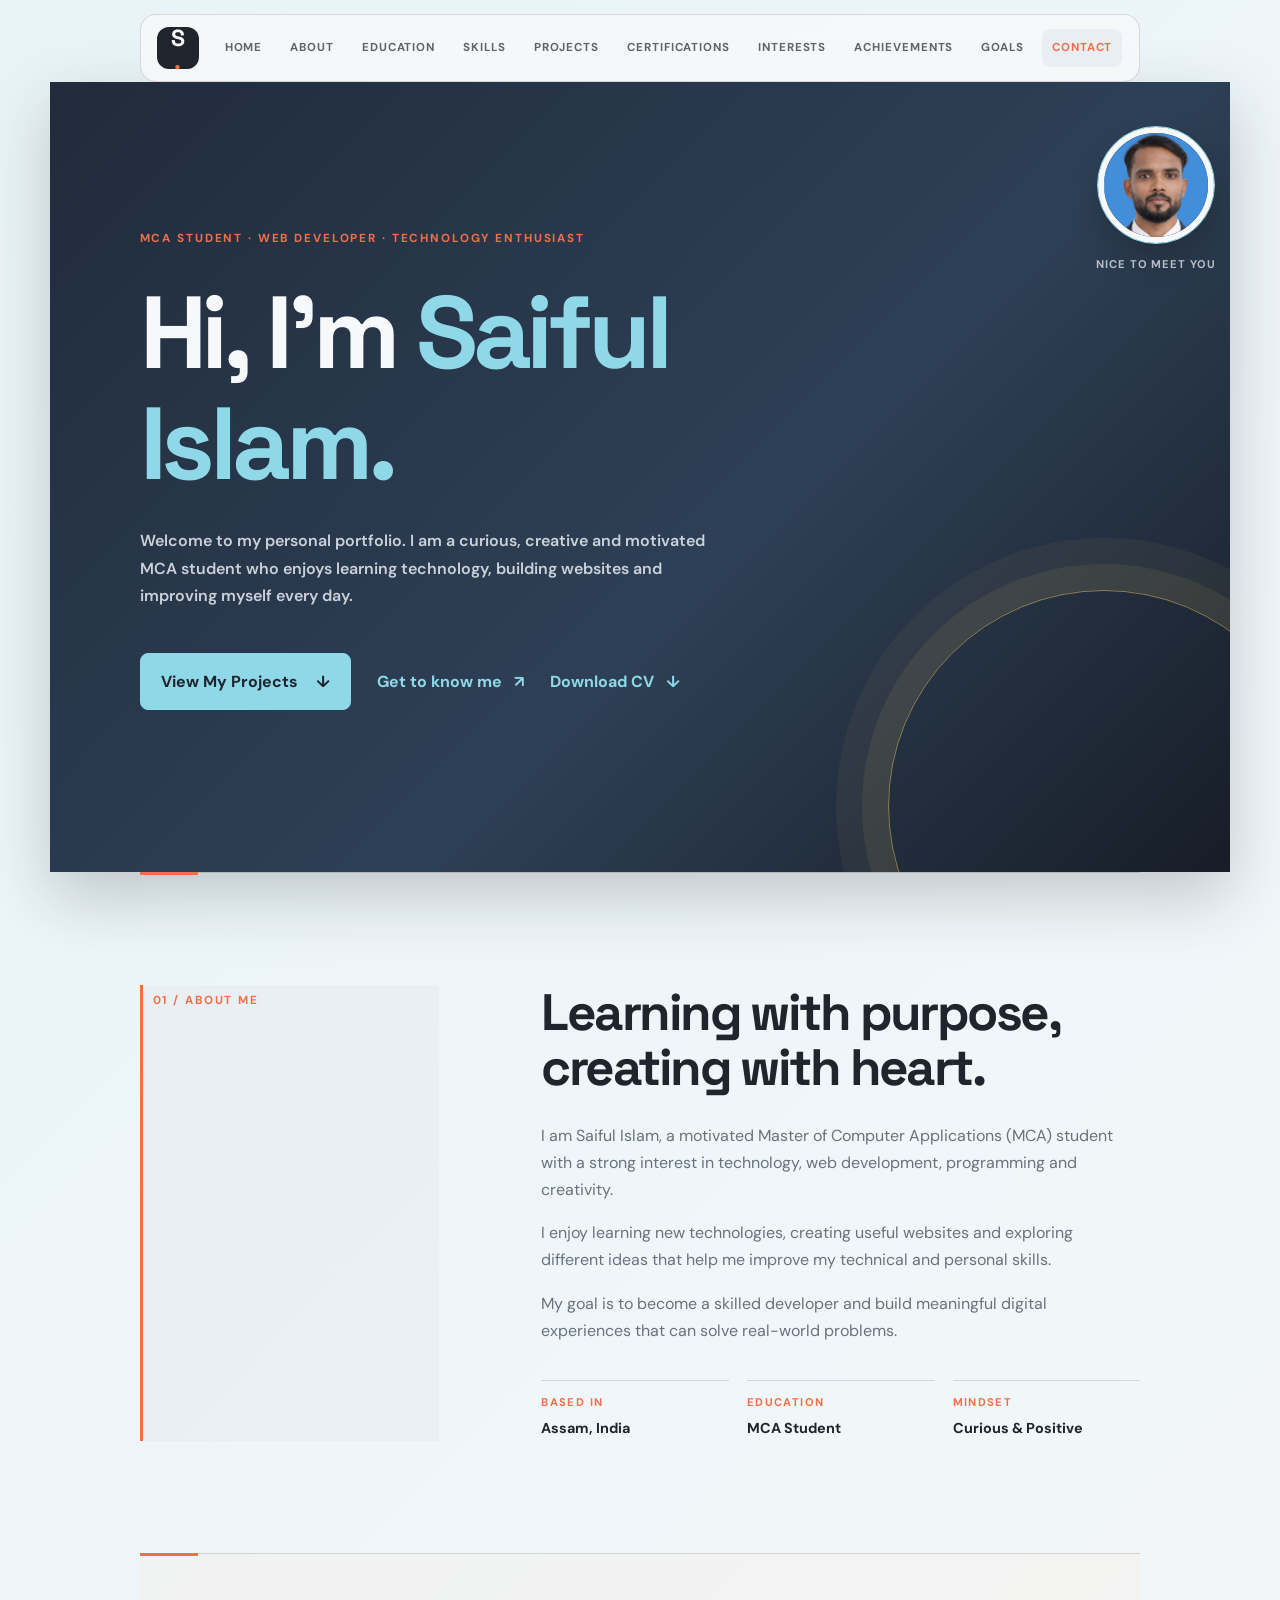
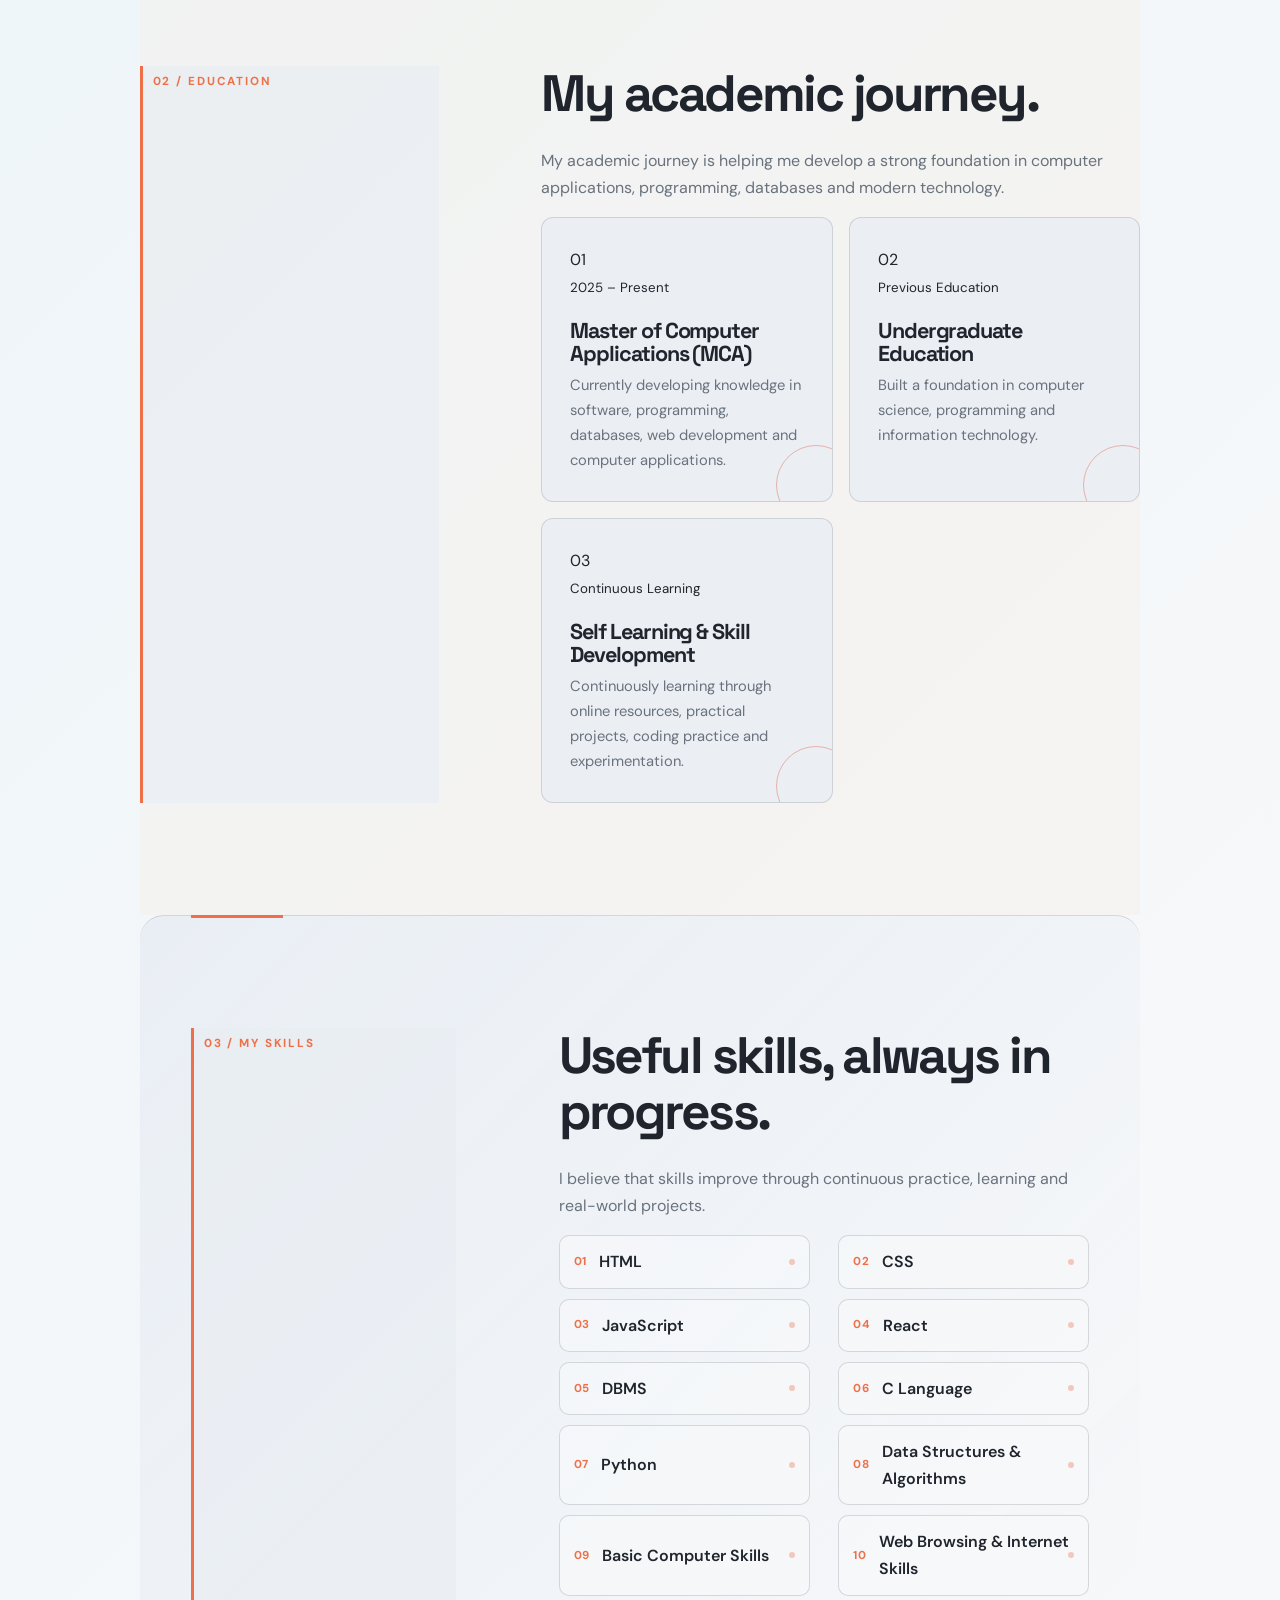
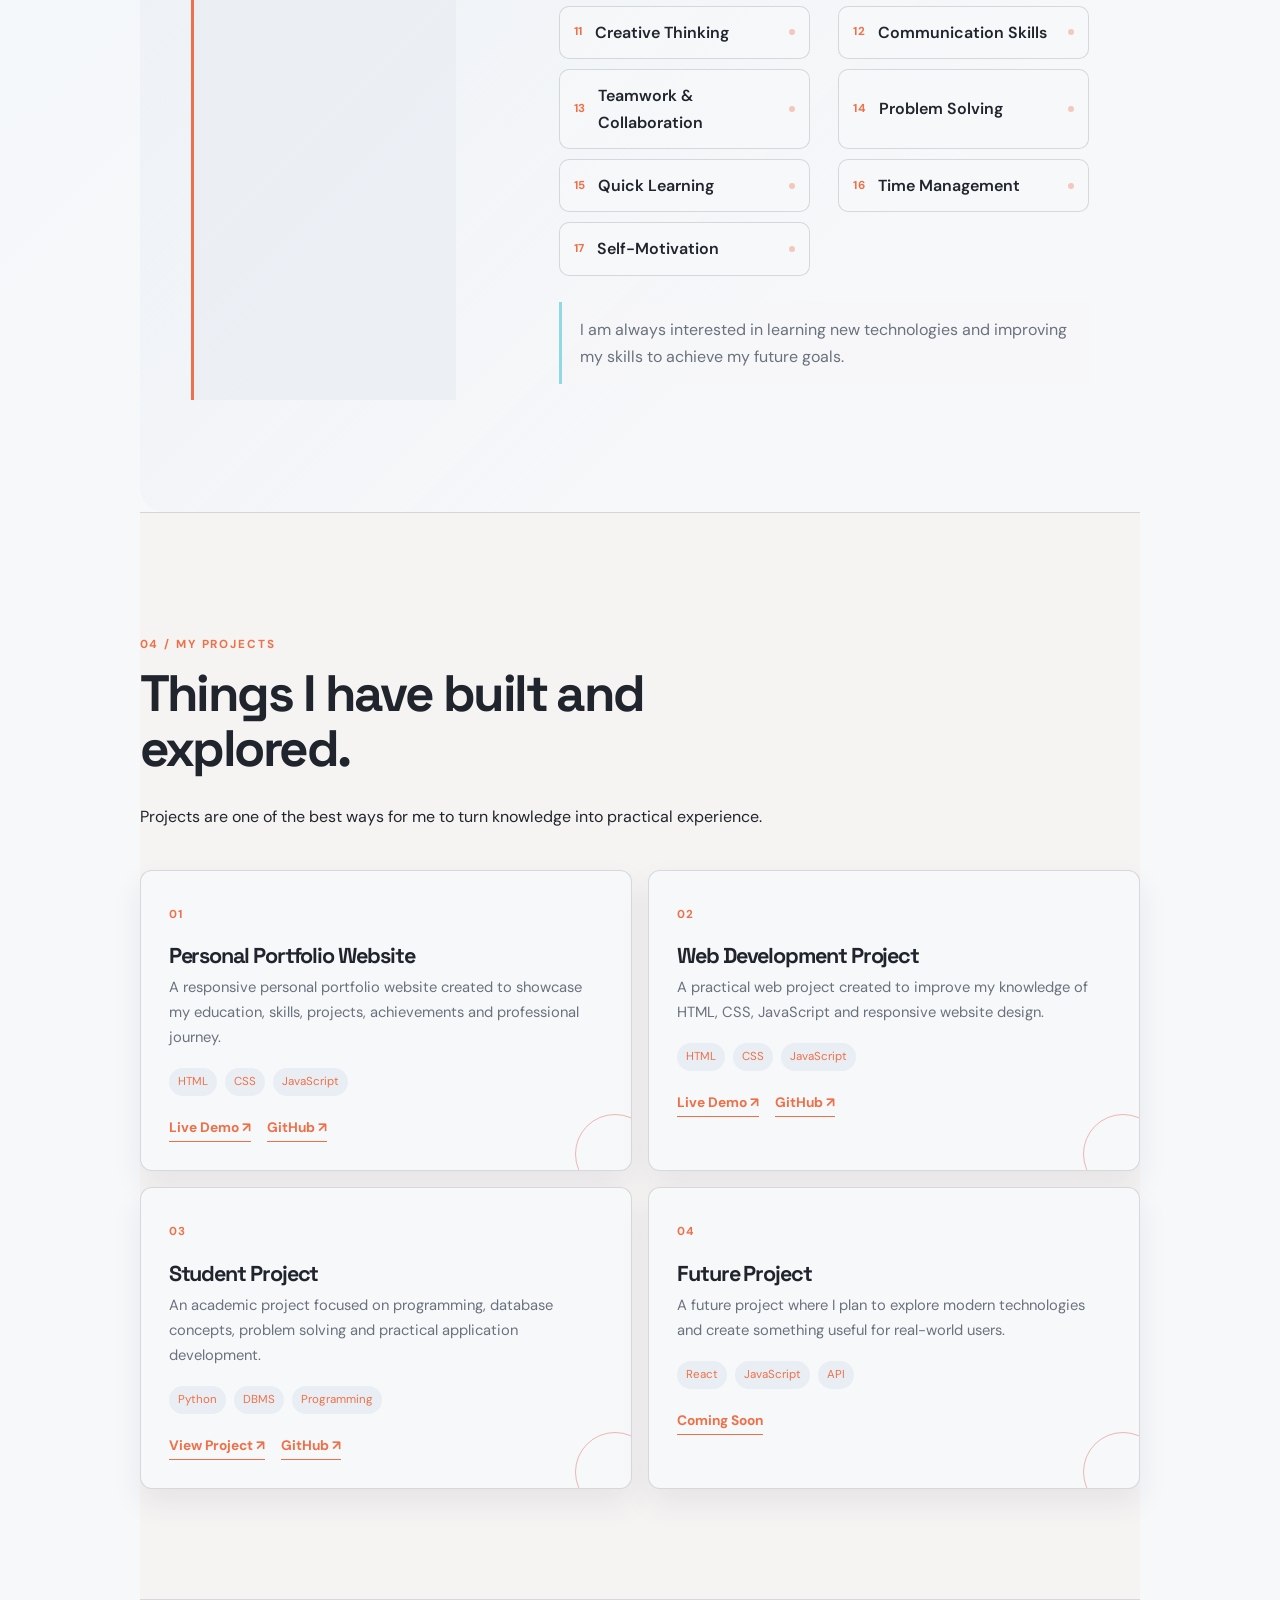
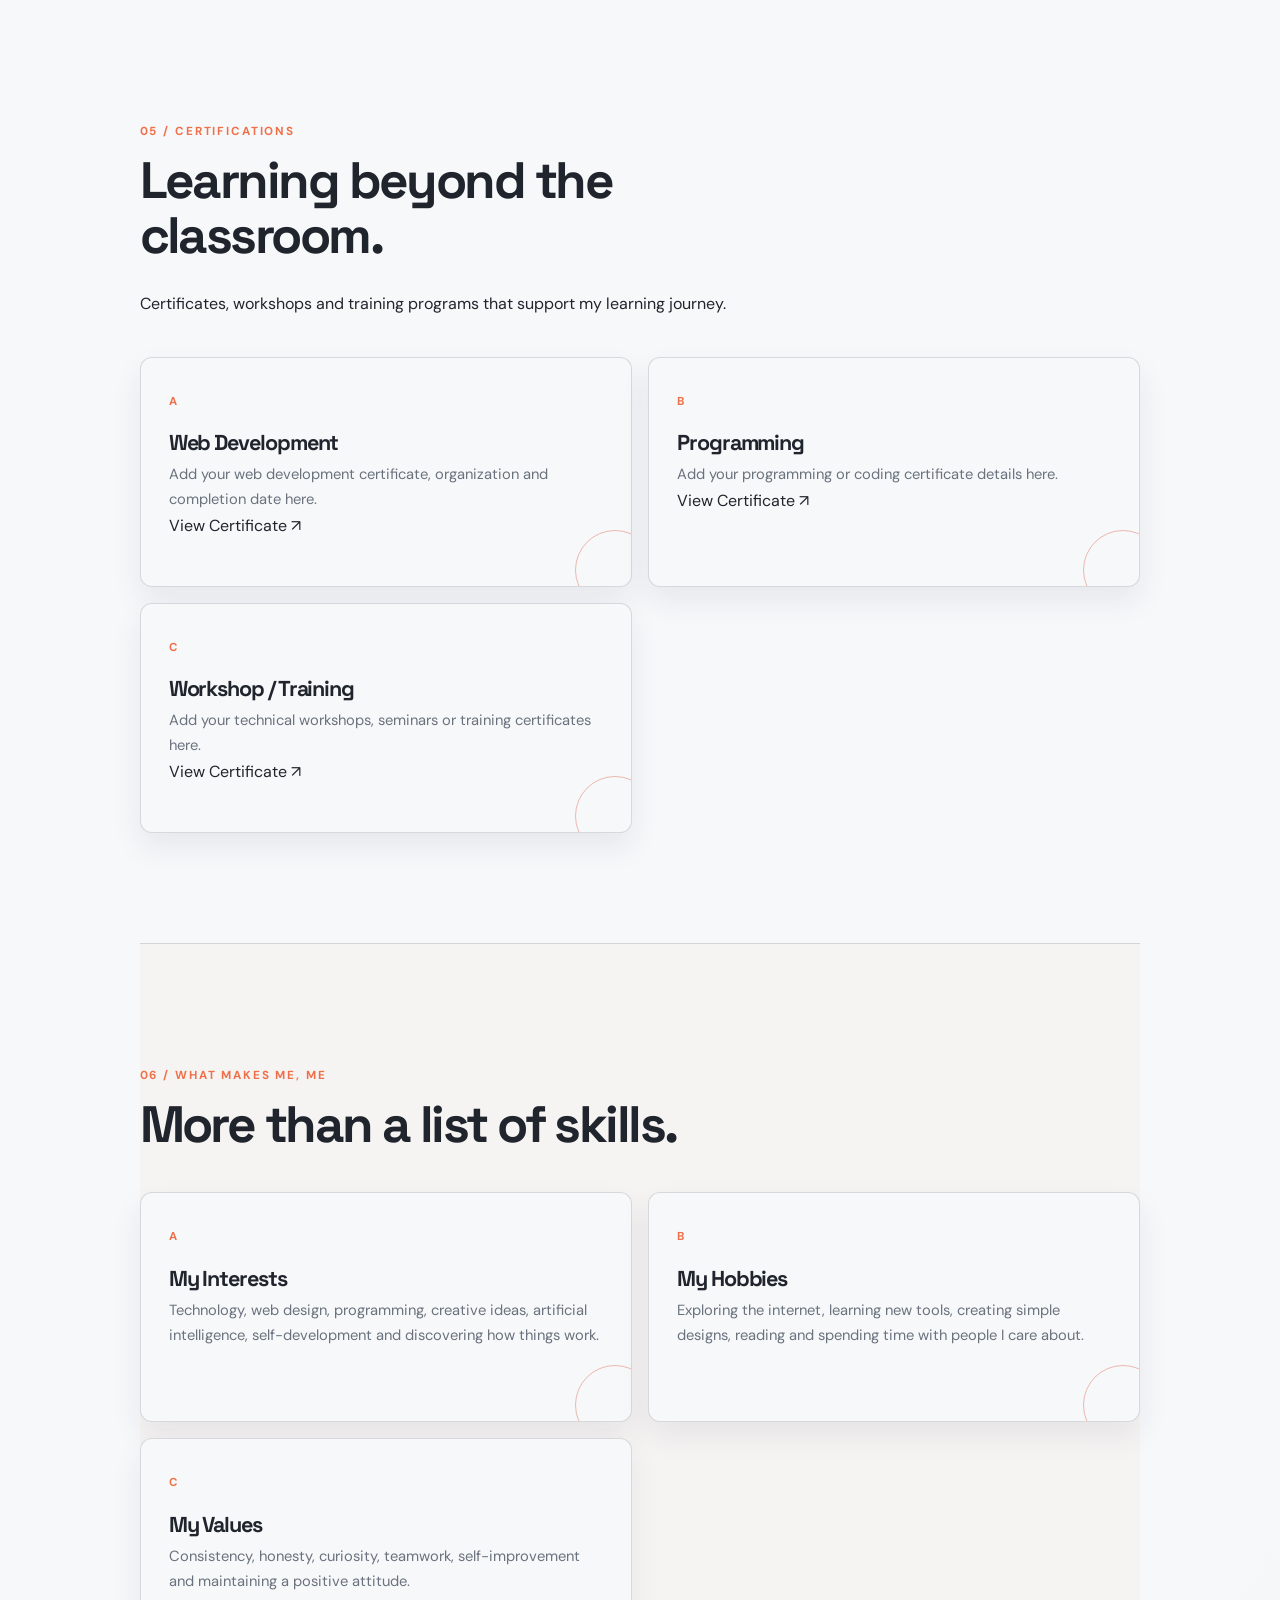
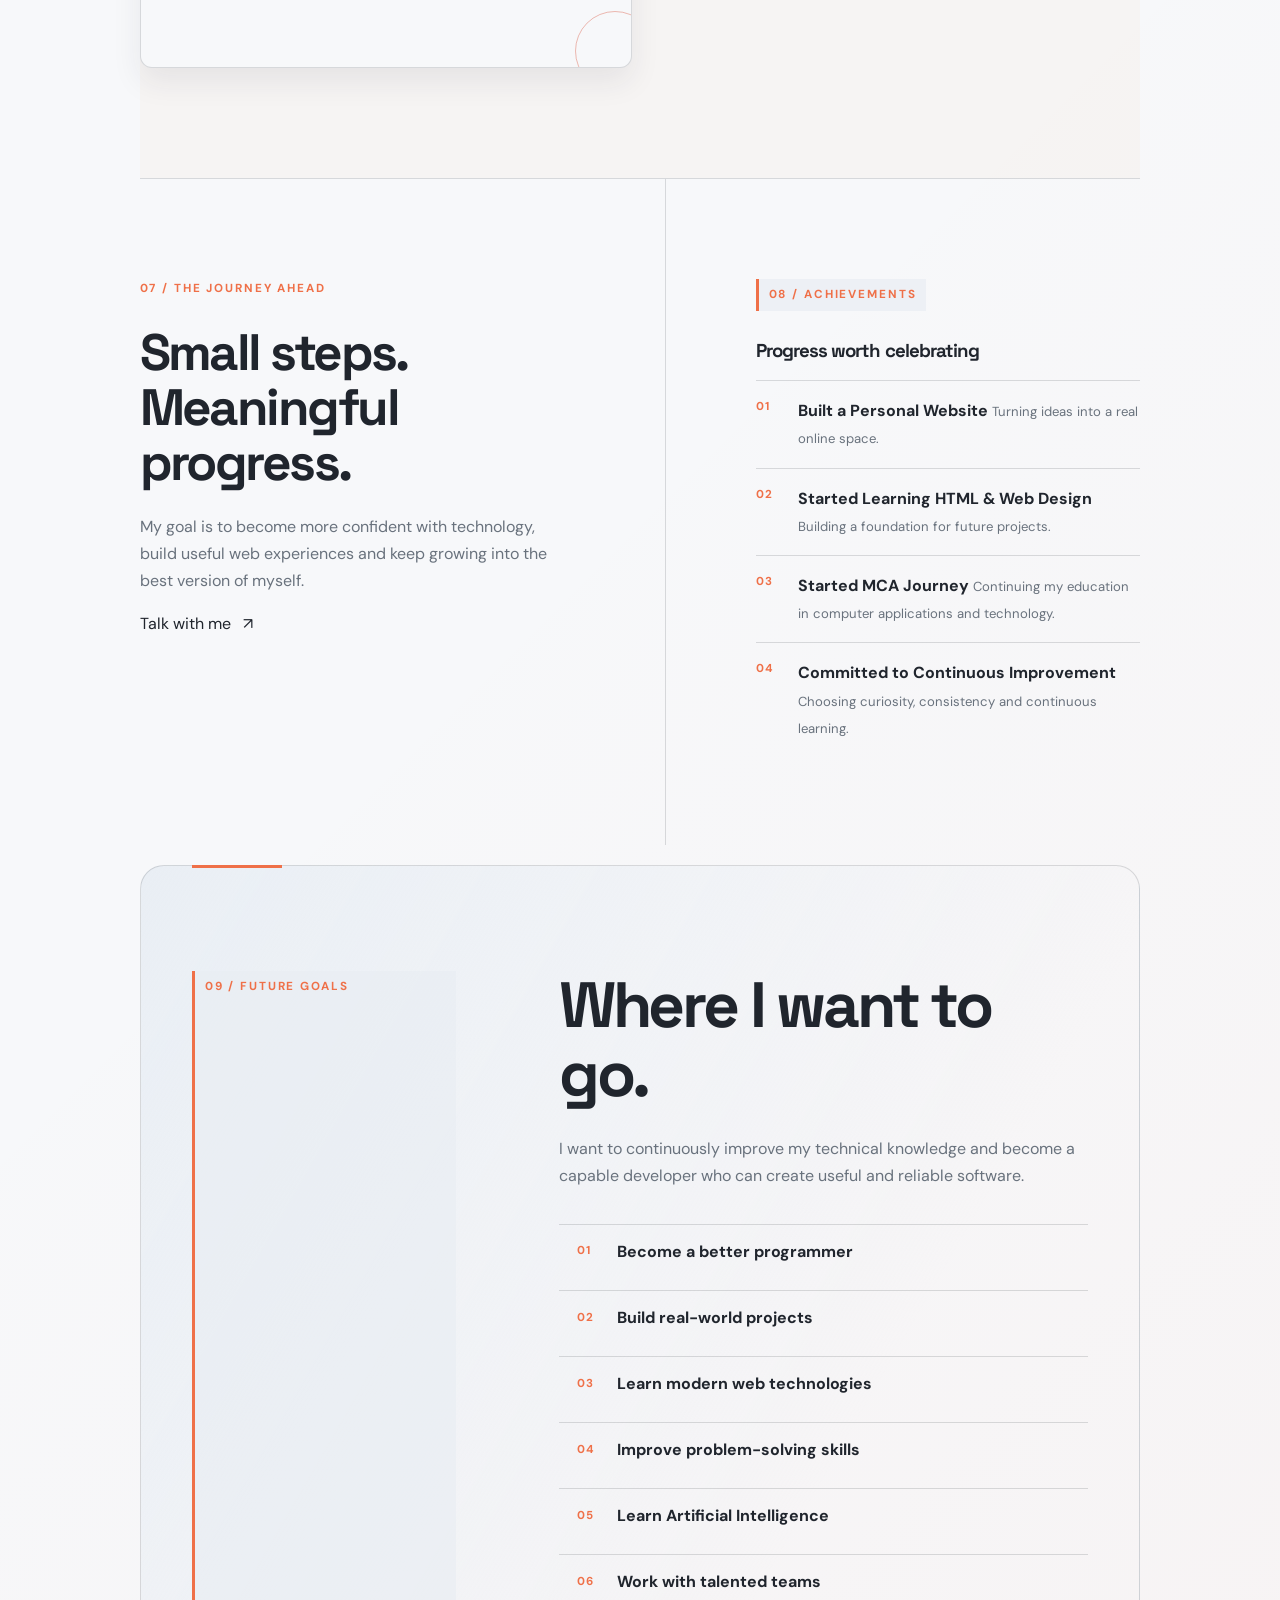
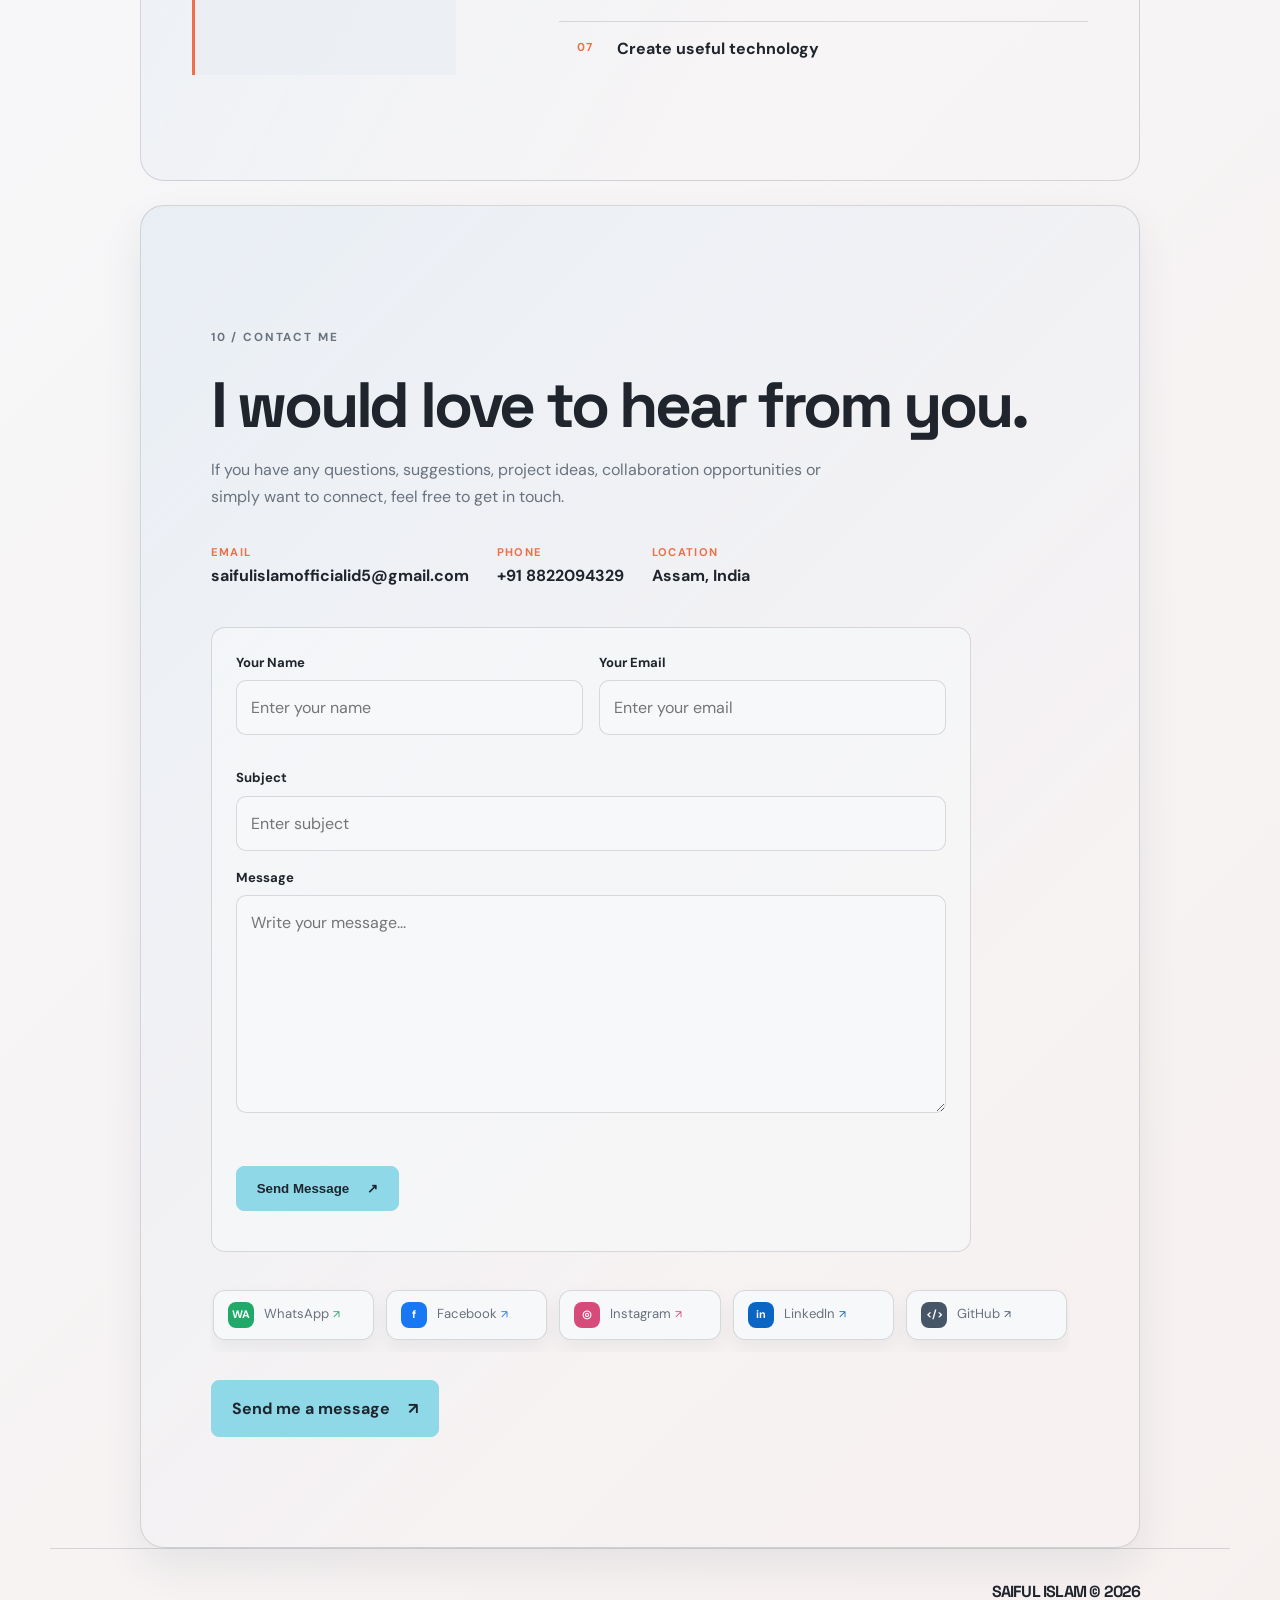
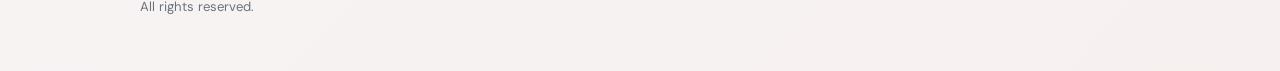
==== HTML/index.html @ 05d196fa "My Profile" ====
<!DOCTYPE html>
<html lang="en">

<head>
    <meta charset="UTF-8">
    <meta name="viewport" content="width=device-width, initial-scale=1.0">

    <meta name="description"
        content="Saiful Islam - MCA Student, Web Developer and Technology Enthusiast">

    <meta name="author" content="Saiful Islam">

    <title>Saiful Islam | Personal Portfolio</title>

    <!-- Google Fonts -->
    <link rel="preconnect" href="https://fonts.googleapis.com">
    <link rel="preconnect" href="https://fonts.gstatic.com" crossorigin>

    <link
        href="https://fonts.googleapis.com/css2?family=DM+Sans:wght@400;500;600;700&family=Space+Grotesk:wght@500;600;700&display=swap"
        rel="stylesheet">

    <!-- Your CSS -->
    <link rel="stylesheet" href="../CSS/index.css">
</head>


<body>

    <!-- =====================================================
         HEADER
    ====================================================== -->

    <header id="home">

        <nav class="site-nav" aria-label="Main navigation">

            <a class="brand" href="#home" aria-label="Saiful Islam Home">
                S<span>.</span>
            </a>


            <div class="nav-actions">

                <a href="#home">Home</a>

                <a href="#about">About</a>

                <a href="#education">Education</a>

                <a href="#skills">Skills</a>

                <a href="#projects">Projects</a>

                <a href="#certificates">Certifications</a>

                <a href="#interests">Interests</a>

                <a href="#achievements">Achievements</a>

                <a href="#goals">Goals</a>

                <a href="#contact">Contact</a>

                <button
                    class="theme-toggle"
                    type="button"
                    aria-label="Switch to dark mode"
                    aria-pressed="false">

                    <span aria-hidden="true">☼</span>

                </button>

            </div>

        </nav>


        <!-- =================================================
             HERO
        ================================================== -->

        <div class="hero">

            <figure class="profile-photo">

                <img
                    src="../Picture/SAIFUL%20ISLAM.jpeg"
                    alt="Portrait of Saiful Islam">

                <figcaption>
                    Nice to meet you
                </figcaption>

            </figure>


            <p class="eyebrow">
                MCA Student · Web Developer · Technology Enthusiast
            </p>


            <h1>
                Hi, I'm <em>Saiful Islam.</em>
            </h1>


            <p class="hero-copy">
                Welcome to my personal portfolio. I am a curious,
                creative and motivated MCA student who enjoys learning
                technology, building websites and improving myself every day.
            </p>


            <div class="hero-actions">

                <a
                    class="primary-button"
                    href="#projects">

                    View My Projects
                    <span aria-hidden="true">↓</span>

                </a>


                <a
                    class="secondary-link"
                    href="#about">

                    Get to know me
                    <span aria-hidden="true">↗</span>

                </a>


                <a
                    class="secondary-link"
                    href="resume.pdf"
                    download>

                    Download CV
                    <span aria-hidden="true">↓</span>

                </a>

            </div>

        </div>

    </header>


    <main>


        <!-- =================================================
             ABOUT
        ================================================== -->

        <section
            class="content-section intro-section reveal"
            id="about">

            <div class="section-label">
                01 / About me
            </div>


            <div>

                <h2>
                    Learning with purpose, creating with heart.
                </h2>


                <p>
                    I am Saiful Islam, a motivated Master of Computer
                    Applications (MCA) student with a strong interest in
                    technology, web development, programming and creativity.
                </p>


                <p>
                    I enjoy learning new technologies, creating useful
                    websites and exploring different ideas that help me
                    improve my technical and personal skills.
                </p>


                <p>
                    My goal is to become a skilled developer and build
                    meaningful digital experiences that can solve real-world
                    problems.
                </p>


                <div
                    class="quick-facts"
                    aria-label="Personal details">

                    <div>
                        <span>Based in</span>
                        <strong>Assam, India</strong>
                    </div>


                    <div>
                        <span>Education</span>
                        <strong>MCA Student</strong>
                    </div>


                    <div>
                        <span>Mindset</span>
                        <strong>Curious & Positive</strong>
                    </div>

                </div>

            </div>

        </section>


        <!-- =================================================
             EDUCATION
        ================================================== -->

        <section
            class="content-section reveal"
            id="education">

            <div class="section-label">
                02 / Education
            </div>


            <div>

                <h2>
                    My academic journey.
                </h2>


                <p class="section-intro">
                    My academic journey is helping me develop a strong
                    foundation in computer applications, programming,
                    databases and modern technology.
                </p>


                <div class="education-list">


                    <article class="education-card">

                        <span>
                            01
                        </span>

                        <div>

                            <small>
                                2025 – Present
                            </small>

                            <h3>
                                Master of Computer Applications (MCA)
                            </h3>

                            <p>
                                Currently developing knowledge in software,
                                programming, databases, web development and
                                computer applications.
                            </p>

                        </div>

                    </article>


                    <article class="education-card">

                        <span>
                            02
                        </span>

                        <div>

                            <small>
                                Previous Education
                            </small>

                            <h3>
                                Undergraduate Education
                            </h3>

                            <p>
                                Built a foundation in computer science,
                                programming and information technology.
                            </p>

                        </div>

                    </article>


                    <article class="education-card">

                        <span>
                            03
                        </span>

                        <div>

                            <small>
                                Continuous Learning
                            </small>

                            <h3>
                                Self Learning & Skill Development
                            </h3>

                            <p>
                                Continuously learning through online resources,
                                practical projects, coding practice and
                                experimentation.
                            </p>

                        </div>

                    </article>


                </div>

            </div>

        </section>


        <!-- =================================================
             SKILLS
        ================================================== -->

        <section
            class="profile-grid content-section reveal"
            id="skills">

            <div class="section-label">
                03 / My skills
            </div>


            <div>

                <h2>
                    Useful skills, always in progress.
                </h2>


                <p class="section-intro">
                    I believe that skills improve through continuous
                    practice, learning and real-world projects.
                </p>


                <ul class="skill-list">


                    <li>
                        <span>01</span>
                        HTML
                    </li>


                    <li>
                        <span>02</span>
                        CSS
                    </li>


                    <li>
                        <span>03</span>
                        JavaScript
                    </li>


                    <li>
                        <span>04</span>
                        React
                    </li>


                    <li>
                        <span>05</span>
                        DBMS
                    </li>


                    <li>
                        <span>06</span>
                        C Language
                    </li>


                    <li>
                        <span>07</span>
                        Python
                    </li>


                    <li>
                        <span>08</span>
                        Data Structures & Algorithms
                    </li>


                    <li>
                        <span>09</span>
                        Basic Computer Skills
                    </li>


                    <li>
                        <span>10</span>
                        Web Browsing & Internet Skills
                    </li>


                    <li>
                        <span>11</span>
                        Creative Thinking
                    </li>


                    <li>
                        <span>12</span>
                        Communication Skills
                    </li>


                    <li>
                        <span>13</span>
                        Teamwork & Collaboration
                    </li>


                    <li>
                        <span>14</span>
                        Problem Solving
                    </li>


                    <li>
                        <span>15</span>
                        Quick Learning
                    </li>


                    <li>
                        <span>16</span>
                        Time Management
                    </li>


                    <li>
                        <span>17</span>
                        Self-Motivation
                    </li>


                </ul>


                <p class="section-note">
                    I am always interested in learning new technologies
                    and improving my skills to achieve my future goals.
                </p>

            </div>

        </section>


        <!-- =================================================
             PROJECTS
        ================================================== -->

        <section
            class="cards-section reveal"
            id="projects">

            <div class="section-heading">

                <p class="eyebrow">
                    04 / My projects
                </p>

                <h2>
                    Things I have built and explored.
                </h2>

                <p>
                    Projects are one of the best ways for me to turn
                    knowledge into practical experience.
                </p>

            </div>


            <div class="card-grid">


                <!-- PROJECT 01 -->

                <article class="profile-card">

                    <span class="card-number">
                        01
                    </span>

                    <h3>
                        Personal Portfolio Website
                    </h3>

                    <p>
                        A responsive personal portfolio website created
                        to showcase my education, skills, projects,
                        achievements and professional journey.
                    </p>


                    <div class="project-tech">

                        <span>HTML</span>
                        <span>CSS</span>
                        <span>JavaScript</span>

                    </div>


                    <div class="project-links">

                        <a href="#">
                            Live Demo ↗
                        </a>

                        <a
                            href="https://github.com/saifulislam"
                            target="_blank"
                            rel="noopener noreferrer">

                            GitHub ↗

                        </a>

                    </div>

                </article>


                <!-- PROJECT 02 -->

                <article class="profile-card">

                    <span class="card-number">
                        02
                    </span>

                    <h3>
                        Web Development Project
                    </h3>

                    <p>
                        A practical web project created to improve my
                        knowledge of HTML, CSS, JavaScript and responsive
                        website design.
                    </p>


                    <div class="project-tech">

                        <span>HTML</span>
                        <span>CSS</span>
                        <span>JavaScript</span>

                    </div>


                    <div class="project-links">

                        <a href="#">
                            Live Demo ↗
                        </a>

                        <a
                            href="https://github.com/saifulislam"
                            target="_blank"
                            rel="noopener noreferrer">

                            GitHub ↗

                        </a>

                    </div>

                </article>


                <!-- PROJECT 03 -->

                <article class="profile-card">

                    <span class="card-number">
                        03
                    </span>

                    <h3>
                        Student Project
                    </h3>

                    <p>
                        An academic project focused on programming,
                        database concepts, problem solving and practical
                        application development.
                    </p>


                    <div class="project-tech">

                        <span>Python</span>
                        <span>DBMS</span>
                        <span>Programming</span>

                    </div>


                    <div class="project-links">

                        <a href="#">
                            View Project ↗
                        </a>

                        <a
                            href="https://github.com/saifulislam"
                            target="_blank"
                            rel="noopener noreferrer">

                            GitHub ↗

                        </a>

                    </div>

                </article>


                <!-- PROJECT 04 -->

                <article class="profile-card">

                    <span class="card-number">
                        04
                    </span>

                    <h3>
                        Future Project
                    </h3>

                    <p>
                        A future project where I plan to explore modern
                        technologies and create something useful for
                        real-world users.
                    </p>


                    <div class="project-tech">

                        <span>React</span>
                        <span>JavaScript</span>
                        <span>API</span>

                    </div>


                    <div class="project-links">

                        <a href="#">
                            Coming Soon
                        </a>

                    </div>

                </article>


            </div>

        </section>


        <!-- =================================================
             CERTIFICATES
        ================================================== -->

        <section
            class="cards-section reveal"
            id="certificates">

            <div class="section-heading">

                <p class="eyebrow">
                    05 / Certifications
                </p>

                <h2>
                    Learning beyond the classroom.
                </h2>

                <p>
                    Certificates, workshops and training programs that
                    support my learning journey.
                </p>

            </div>


            <div class="card-grid">


                <article class="profile-card">

                    <span class="card-number">
                        A
                    </span>

                    <h3>
                        Web Development
                    </h3>

                    <p>
                        Add your web development certificate,
                        organization and completion date here.
                    </p>

                    <a href="#">
                        View Certificate ↗
                    </a>

                </article>


                <article class="profile-card">

                    <span class="card-number">
                        B
                    </span>

                    <h3>
                        Programming
                    </h3>

                    <p>
                        Add your programming or coding certificate
                        details here.
                    </p>

                    <a href="#">
                        View Certificate ↗
                    </a>

                </article>


                <article class="profile-card">

                    <span class="card-number">
                        C
                    </span>

                    <h3>
                        Workshop / Training
                    </h3>

                    <p>
                        Add your technical workshops, seminars or
                        training certificates here.
                    </p>

                    <a href="#">
                        View Certificate ↗
                    </a>

                </article>


            </div>

        </section>


        <!-- =================================================
             INTERESTS
        ================================================== -->

        <section
            class="cards-section reveal"
            id="interests">

            <div class="section-heading">

                <p class="eyebrow">
                    06 / What makes me, me
                </p>

                <h2>
                    More than a list of skills.
                </h2>

            </div>


            <div class="card-grid">


                <article class="profile-card">

                    <span class="card-number">
                        A
                    </span>

                    <h3>
                        My Interests
                    </h3>

                    <p>
                        Technology, web design, programming, creative
                        ideas, artificial intelligence, self-development
                        and discovering how things work.
                    </p>

                </article>


                <article class="profile-card">

                    <span class="card-number">
                        B
                    </span>

                    <h3>
                        My Hobbies
                    </h3>

                    <p>
                        Exploring the internet, learning new tools,
                        creating simple designs, reading and spending
                        time with people I care about.
                    </p>

                </article>


                <article class="profile-card">

                    <span class="card-number">
                        C
                    </span>

                    <h3>
                        My Values
                    </h3>

                    <p>
                        Consistency, honesty, curiosity, teamwork,
                        self-improvement and maintaining a positive
                        attitude.
                    </p>

                </article>


            </div>

        </section>


        <!-- =================================================
             ACHIEVEMENTS
        ================================================== -->

        <section
            class="journey-section reveal"
            id="achievements">


            <div class="journey-panel">

                <p class="eyebrow">
                    07 / The journey ahead
                </p>


                <h2>
                    Small steps. Meaningful progress.
                </h2>


                <p>
                    My goal is to become more confident with technology,
                    build useful web experiences and keep growing into
                    the best version of myself.
                </p>


                <a
                    class="text-link"
                    href="#contact">

                    Talk with me
                    <span aria-hidden="true">↗</span>

                </a>

            </div>


            <div
                class="achievement-panel">

                <p class="section-label">
                    08 / Achievements
                </p>


                <h3>
                    Progress worth celebrating
                </h3>


                <ul class="achievement-list">


                    <li>

                        <span>01</span>

                        <div>

                            <strong>
                                Built a Personal Website
                            </strong>

                            <small>
                                Turning ideas into a real online space.
                            </small>

                        </div>

                    </li>


                    <li>

                        <span>02</span>

                        <div>

                            <strong>
                                Started Learning HTML & Web Design
                            </strong>

                            <small>
                                Building a foundation for future projects.
                            </small>

                        </div>

                    </li>


                    <li>

                        <span>03</span>

                        <div>

                            <strong>
                                Started MCA Journey
                            </strong>

                            <small>
                                Continuing my education in computer
                                applications and technology.
                            </small>

                        </div>

                    </li>


                    <li>

                        <span>04</span>

                        <div>

                            <strong>
                                Committed to Continuous Improvement
                            </strong>

                            <small>
                                Choosing curiosity, consistency and
                                continuous learning.
                            </small>

                        </div>

                    </li>


                </ul>

            </div>

        </section>


        <!-- =================================================
             GOALS
        ================================================== -->

        <section
            class="content-section reveal"
            id="goals">

            <div class="section-label">
                09 / Future goals
            </div>


            <div>

                <h2>
                    Where I want to go.
                </h2>


                <p>
                    I want to continuously improve my technical knowledge
                    and become a capable developer who can create useful
                    and reliable software.
                </p>


                <ul class="goal-list">

                    <li>
                        Become a better programmer
                    </li>

                    <li>
                        Build real-world projects
                    </li>

                    <li>
                        Learn modern web technologies
                    </li>

                    <li>
                        Improve problem-solving skills
                    </li>

                    <li>
                        Learn Artificial Intelligence
                    </li>

                    <li>
                        Work with talented teams
                    </li>

                    <li>
                        Create useful technology
                    </li>

                </ul>

            </div>

        </section>


        <!-- =================================================
             CONTACT
        ================================================== -->

        <section
            class="closing-section reveal"
            id="contact">

            <p class="eyebrow">
                10 / Contact me
            </p>


            <h2>
                I would love to hear from you.
            </h2>


            <p>
                If you have any questions, suggestions, project ideas,
                collaboration opportunities or simply want to connect,
                feel free to get in touch.
            </p>


            <div
                class="contact-details"
                aria-label="Contact details">


                <a
                    href="mailto:saifulislamofficialid5@gmail.com">

                    <span>Email</span>

                    saifulislamofficialid5@gmail.com

                </a>


                <a
                    href="tel:+918822094329">

                    <span>Phone</span>

                    +91 8822094329

                </a>


                <div>

                    <span>Location</span>

                    Assam, India

                </div>


            </div>


            <!-- CONTACT FORM -->

            <form
                class="contact-form"
                action="mailto:saifulislamofficialid5@gmail.com"
                method="post"
                enctype="text/plain">


                <div class="form-row">


                    <div>

                        <label for="name">
                            Your Name
                        </label>

                        <input
                            type="text"
                            id="name"
                            name="Name"
                            placeholder="Enter your name"
                            required>

                    </div>


                    <div>

                        <label for="email">
                            Your Email
                        </label>

                        <input
                            type="email"
                            id="email"
                            name="Email"
                            placeholder="Enter your email"
                            required>

                    </div>


                </div>


                <div>

                    <label for="subject">
                        Subject
                    </label>

                    <input
                        type="text"
                        id="subject"
                        name="Subject"
                        placeholder="Enter subject"
                        required>

                </div>


                <div>

                    <label for="message">
                        Message
                    </label>

                    <textarea
                        id="message"
                        name="Message"
                        rows="7"
                        placeholder="Write your message..."
                        required></textarea>

                </div>


                <button
                    class="primary-button"
                    type="submit">

                    Send Message
                    <span aria-hidden="true">↗</span>

                </button>


            </form>


            <!-- =================================================
                 SOCIAL MEDIA
            ================================================== -->

            <div
                class="social-list"
                aria-label="Social media profiles">


                <a
                    class="social-whatsapp"
                    href="https://wa.me/918822094329"
                    target="_blank"
                    rel="noopener noreferrer">

                    <b aria-hidden="true">
                        WA
                    </b>

                    <span>
                        WhatsApp
                        <small>↗</small>
                    </span>

                </a>


                <a
                    class="social-facebook"
                    href="https://www.facebook.com"
                    target="_blank"
                    rel="noopener noreferrer">

                    <b aria-hidden="true">
                        f
                    </b>

                    <span>
                        Facebook
                        <small>↗</small>
                    </span>

                </a>


                <a
                    class="social-instagram"
                    href="https://www.instagram.com/"
                    target="_blank"
                    rel="noopener noreferrer">

                    <b aria-hidden="true">
                        ◎
                    </b>

                    <span>
                        Instagram
                        <small>↗</small>
                    </span>

                </a>


                <a
                    class="social-linkedin"
                    href="https://www.linkedin.com/in/saiful-islam-371a40310"
                    target="_blank"
                    rel="noopener noreferrer">

                    <b aria-hidden="true">
                        in
                    </b>

                    <span>
                        LinkedIn
                        <small>↗</small>
                    </span>

                </a>


                <a
                    class="social-github"
                    href="https://github.com/saifulislam"
                    target="_blank"
                    rel="noopener noreferrer">

                    <b aria-hidden="true">
                        &lt;/&gt;
                    </b>

                    <span>
                        GitHub
                        <small>↗</small>
                    </span>

                </a>


            </div>


            <a
                class="primary-button"
                href="mailto:saifulislamofficialid5@gmail.com">

                Send me a message
                <span aria-hidden="true">↗</span>

            </a>

        </section>

    </main>


    <!-- =====================================================
         FOOTER
    ====================================================== -->

    <footer>

        <p>
            All rights reserved.
        </p>


        <h3>
            SAIFUL ISLAM
            <span>
                © <span id="year"></span>
            </span>
        </h3>

    </footer>


    <!-- =====================================================
         JAVASCRIPT FILE
         Keep this if your index.js contains theme toggle,
         animations and current-year functionality.
    ====================================================== -->

    <script src="../JavaScript/index.js"></script>

</body>

</html>
---- CSS/index.css ----
@import url('https://fonts.googleapis.com/css2?family=DM+Sans:wght@400;500;600;700&family=Space+Grotesk:wght@500;600;700&display=swap');

:root {
	--ink: #20252d;
	--muted: #69727d;
	--paper: #f7f8fa;
	--surface: #e9eef4;
	--accent: #ef7048;
	--gold: #8ed8e8;
	--blue: #202b3b;
	--line: rgba(32, 37, 45, 0.15);
	--heading: 'Space Grotesk', sans-serif;
	--body: 'DM Sans', sans-serif;
}

* { box-sizing: border-box; }
::selection { color: var(--ink); background: var(--gold); }
html { scroll-behavior: smooth; }
body { margin: 0; color: var(--ink); background: var(--paper); background-image: linear-gradient(135deg, rgba(142, 216, 232, .14), transparent 36%), linear-gradient(315deg, rgba(239, 112, 72, .06), transparent 32%); font: 16px/1.7 var(--body); }
body.dark { --ink: #f2f5f7; --muted: #aab4bf; --paper: #171b22; --surface: #252d38; --accent: #ff8a5e; --gold: #8ed8e8; --line: rgba(242, 245, 247, .18); }
a { color: inherit; text-decoration: none; }
a:focus-visible, button:focus-visible, input:focus-visible, textarea:focus-visible { outline: 3px solid var(--gold); outline-offset: 3px; }
header, main, footer { max-width: 1180px; margin: auto; padding-inline: 7vw; }
.site-nav { position: sticky; top: 14px; z-index: 5; display: flex; align-items: center; justify-content: space-between; padding: 12px 16px; margin-top: 14px; border: 1px solid var(--line); border-radius: 16px; background: color-mix(in srgb, var(--paper) 86%, transparent); -webkit-backdrop-filter: blur(14px); backdrop-filter: blur(14px); }
.brand { display: grid; place-items: center; width: 42px; height: 42px; border-radius: 12px; color: #fff; background: var(--ink); font: 700 1.45rem/1 var(--heading); }
.brand span, .eyebrow, .section-label { color: var(--accent); }
.nav-actions { display: flex; align-items: center; gap: 8px; max-width: calc(100% - 58px); overflow-x: auto; font-size: .72rem; font-weight: 700; letter-spacing: .08em; text-transform: uppercase; }
.nav-actions::-webkit-scrollbar { display: none; }
.nav-actions a { padding: 9px 10px; border-radius: 8px; opacity: .7; white-space: nowrap; transition: opacity .2s ease, color .2s ease, background .2s ease; }
.nav-actions a:hover, .nav-actions a:focus-visible, .nav-actions a.active { color: var(--accent); background: var(--surface); opacity: 1; }
.theme-toggle { width: 40px; height: 40px; border: 1px solid var(--line); border-radius: 50%; color: var(--ink); background: transparent; cursor: pointer; font-size: 1.1rem; transition: transform .2s ease, background .2s ease; }
.theme-toggle:hover { background: var(--gold); transform: rotate(12deg); }
.hero { position: relative; max-width: none; margin-inline: -7vw; padding: 15vh 7vw 18vh; overflow: hidden; color: #f7f8fa; background: linear-gradient(135deg, var(--blue) 0%, #2e4056 58%, #171d27 100%); box-shadow: 0 24px 60px rgba(32, 37, 45, .22); }
.hero > * { position: relative; z-index: 1; }
.hero::before { position: absolute; right: -90px; bottom: -150px; width: 430px; height: 430px; border: 1px solid rgba(243, 201, 105, .5); border-radius: 50%; box-shadow: 0 0 0 26px rgba(243, 201, 105, .08), 0 0 0 52px rgba(243, 201, 105, .05); content: ''; }
.profile-photo { position: absolute; top: 5vh; right: 0; width: 148px; margin: 0; text-align: center; }
.profile-photo img { display: block; width: 116px; height: 116px; margin: auto; border: 6px solid #f7f8fa; border-radius: 50%; outline: 1px solid var(--gold); object-fit: cover; box-shadow: 0 16px 32px rgba(0, 0, 0, .2); transition: transform .3s ease; }
.profile-photo img:hover { transform: scale(1.04) rotate(2deg); }
.profile-photo figcaption { margin-top: 12px; color: rgba(244, 248, 252, .7); font-size: .7rem; font-weight: 700; letter-spacing: .08em; text-transform: uppercase; }
.eyebrow, .section-label { display: inline-block; font-size: .73rem; font-weight: 700; letter-spacing: .16em; text-transform: uppercase; }
.section-label { padding: 6px 10px; border-left: 3px solid var(--accent); background: color-mix(in srgb, var(--surface) 68%, transparent); }
h1, h2, h3 { font-family: var(--heading); line-height: 1.08; letter-spacing: -.05em; }
h1 { max-width: 760px; margin: 18px 0 28px; font-size: clamp(3.4rem, 8vw, 7.4rem); }
h1 em { color: var(--gold); font-style: normal; }
.hero-copy { max-width: 600px; color: rgba(244, 248, 252, .8); font-weight: 600; }
.hero-actions { display: flex; align-items: center; gap: 18px 26px; flex-wrap: wrap; }
.primary-button { display: inline-flex; align-items: center; gap: 18px; margin-top: 28px; padding: 14px 20px; border: 1px solid var(--gold); border-radius: 8px; color: var(--ink); background: var(--gold); font-weight: 700; cursor: pointer; transition: transform .2s ease, background .2s ease; }
.primary-button:hover { background: var(--accent); transform: translateY(-3px); }
.secondary-link { margin-top: 28px; color: var(--gold); font-weight: 700; }
.secondary-link span, .text-link span { margin-left: 8px; transition: transform .2s ease; }
.secondary-link:hover span, .text-link:hover span { display: inline-block; transform: translate(4px, -4px); }
.cv-link { padding: 9px 13px; border: 1px solid rgba(244, 248, 252, .45); border-radius: 999px; color: #f4f8fc; font-size: .88rem; }
.content-section, .cards-section, .journey-section { position: relative; border-top: 1px solid var(--line); }
.content-section:nth-of-type(even), .cards-section:nth-of-type(even) { background: rgba(242, 234, 223, .28); }
.content-section { display: grid; grid-template-columns: minmax(150px, 1fr) minmax(0, 2fr); gap: 8vw; padding: 112px 0; }
.content-section::before { position: absolute; top: -1px; left: 0; width: 58px; height: 3px; background: var(--accent); content: ''; }
.content-section h2, .section-heading h2 { max-width: 680px; margin: 0 0 26px; font-size: clamp(2.2rem, 4vw, 4rem); }
.content-section p, .section-intro, .section-note, .journey-panel > p:not(.eyebrow), .closing-section > p { max-width: 650px; color: var(--muted); }
.quick-facts { display: grid; grid-template-columns: repeat(3, 1fr); gap: 18px; max-width: 650px; margin-top: 36px; }
.quick-facts div { padding-top: 12px; border-top: 1px solid var(--line); }
.quick-facts span, .quick-facts strong, .contact-details span { display: block; }
.quick-facts span, .contact-details span { color: var(--accent); font-size: .7rem; font-weight: 700; letter-spacing: .12em; text-transform: uppercase; }
.quick-facts strong { margin-top: 4px; font-size: .9rem; }
.education-list, .card-grid { display: grid; grid-template-columns: repeat(2, 1fr); gap: 16px; }
.education-card, .profile-card { position: relative; overflow: hidden; padding: 28px; border: 1px solid var(--line); border-radius: 12px; background: color-mix(in srgb, var(--surface) 74%, transparent); }
.education-card::after, .profile-card::after { position: absolute; right: -24px; bottom: -24px; width: 78px; height: 78px; border: 1px solid rgba(216, 92, 69, .42); border-radius: 50%; content: ''; }
.education-card h3, .profile-card h3 { margin: 18px 0 8px; font-size: 1.35rem; }
.education-card p, .profile-card p { margin: 0; color: var(--muted); font-size: .92rem; }
.skill-list { display: grid; grid-template-columns: repeat(2, 1fr); gap: 0 28px; padding: 0; margin: 0; list-style: none; }
.skill-list li { position: relative; display: flex; align-items: center; gap: 12px; min-height: 52px; padding: 12px 14px; margin-bottom: 10px; border: 1px solid var(--line); border-radius: 10px; background: color-mix(in srgb, var(--paper) 62%, transparent); font-weight: 600; transition: color .2s ease, border-color .2s ease, transform .2s ease, background .2s ease; }
.skill-list li::after { position: absolute; right: 14px; width: 6px; height: 6px; border-radius: 50%; background: var(--accent); content: ''; opacity: .35; }
.skill-list li:hover { color: var(--accent); border-color: var(--accent); background: var(--paper); transform: translateX(5px); }
.skill-list span, .achievement-list span, .card-number { color: var(--accent); font-size: .72rem; font-weight: 700; letter-spacing: .08em; }
#skills { padding: 112px 4vw; border-radius: 24px; background: linear-gradient(135deg, var(--surface), transparent 76%); }
#skills::before { left: 4vw; width: 92px; }
#skills .section-note { padding: 14px 18px; border-left: 3px solid var(--gold); background: color-mix(in srgb, var(--paper) 54%, transparent); }
.cards-section { padding: 110px 0; }
.section-heading { margin-bottom: 40px; }
.profile-card { min-height: 230px; background: var(--paper); box-shadow: 0 14px 30px rgba(32, 43, 58, .08); transition: transform .2s ease, border-color .2s ease; }
.profile-card:hover { border-color: var(--accent); transform: translateY(-6px); }
.project-tech { display: flex; flex-wrap: wrap; gap: 8px; margin-top: 18px; }
.project-tech span { padding: 4px 9px; border-radius: 999px; color: var(--accent); background: var(--surface); font-size: .72rem; }
.project-links { display: flex; gap: 16px; margin-top: 20px; color: var(--accent); font-size: .86rem; font-weight: 700; }
.project-links a { padding-bottom: 2px; border-bottom: 1px solid currentColor; }
.journey-section { display: grid; grid-template-columns: 1.05fr .95fr; }
.journey-panel, .achievement-panel { padding: 88px 7vw 88px 0; }
.achievement-panel { padding-right: 0; padding-left: 7vw; border-left: 1px solid var(--line); }
.journey-panel h2 { max-width: 540px; margin: 14px 0 22px; font-size: clamp(2.3rem, 4vw, 4.2rem); }
.achievement-list { padding: 0; margin: 0; list-style: none; }
.achievement-list li { display: grid; grid-template-columns: 34px 1fr; gap: 8px; padding: 16px 0; border-top: 1px solid var(--line); }
.achievement-list strong, .achievement-list small { grid-column: 2; }
.achievement-list small { color: var(--muted); font-size: .82rem; }
.goal-list { display: grid; gap: 12px; padding-left: 20px; color: var(--muted); }
#goals { margin-top: 20px; padding: 105px 4vw; border: 1px solid var(--line); border-radius: 24px; background: linear-gradient(120deg, var(--surface), transparent 68%); }
#goals::before { left: 4vw; width: 90px; }
#goals h2 { max-width: 560px; font-size: clamp(2.6rem, 5vw, 5rem); }
#goals .goal-list { padding: 0; margin: 34px 0 0; list-style: none; counter-reset: goals; }
#goals .goal-list li { position: relative; display: flex; align-items: center; min-height: 54px; padding: 13px 18px 13px 58px; border-top: 1px solid var(--line); color: var(--ink); font-weight: 700; counter-increment: goals; transition: color .2s ease, padding-left .2s ease, background .2s ease; }
#goals .goal-list li::before { position: absolute; left: 18px; color: var(--accent); content: counter(goals, decimal-leading-zero); font-size: .72rem; letter-spacing: .08em; }
#goals .goal-list li:hover { padding-left: 66px; color: var(--accent); background: color-mix(in srgb, var(--paper) 68%, transparent); }
.closing-section { padding: 110px 7%; margin-top: 24px; border: 1px solid var(--line); border-radius: 24px; background: linear-gradient(135deg, var(--surface), transparent 70%); box-shadow: 0 18px 42px rgba(23, 45, 66, .08); }
.closing-section h2 { margin: 12px 0; font-size: clamp(2.6rem, 5vw, 5rem); }
.contact-details { display: flex; flex-wrap: wrap; gap: 28px; margin-top: 32px; }
.contact-details a, .contact-details div { color: var(--ink); font-weight: 700; }
.contact-details a:hover { color: var(--accent); }
.contact-form { max-width: 760px; margin-top: 38px; padding: 24px; border: 1px solid var(--line); border-radius: 14px; background: color-mix(in srgb, var(--paper) 68%, transparent); }
.form-row { display: grid; grid-template-columns: 1fr 1fr; gap: 16px; }
.contact-form > div, .form-row > div { margin-bottom: 16px; }
.contact-form label { display: block; margin-bottom: 6px; font-size: .82rem; font-weight: 700; }
.contact-form input, .contact-form textarea { width: 100%; padding: 13px 14px; border: 1px solid var(--line); border-radius: 10px; color: var(--ink); background: var(--paper); font: inherit; }
.contact-form textarea { resize: vertical; }
.social-list { display: flex; flex-wrap: nowrap; gap: 12px; margin-top: 34px; overflow-x: auto; padding: 4px 2px 12px; }
.social-list a { display: inline-flex; flex: 1 0 132px; align-items: center; gap: 10px; min-width: 132px; padding: 11px 14px; border: 1px solid var(--line); border-radius: 12px; color: var(--muted); background: var(--paper); font-size: .82rem; box-shadow: 0 8px 18px rgba(32, 43, 58, .06); transition: transform .2s ease, color .2s ease, border-color .2s ease, box-shadow .2s ease; }
.social-list a:hover { color: var(--social-color, var(--accent)); border-color: var(--social-color, var(--accent)); box-shadow: 0 12px 24px rgba(32, 43, 58, .11); transform: translateY(-4px); }
.social-list b { display: grid; place-items: center; width: 26px; height: 26px; border-radius: 8px; color: #fff; background: var(--social-color, var(--accent)); font-size: .68rem; line-height: 1; }
.social-list small { margin-left: auto; color: var(--social-color, var(--accent)); }
.social-whatsapp { --social-color: #20a968; }
.social-facebook { --social-color: #1877f2; }
.social-instagram { --social-color: #d64b79; }
.social-linkedin { --social-color: #0a66c2; }
.social-github { --social-color: #475569; }
.contact-thanks, .social-intro { color: var(--muted); }
footer { display: flex; justify-content: space-between; padding-top: 34px; padding-bottom: 40px; border-top: 1px solid var(--line); color: var(--muted); font-size: .82rem; }
footer h3 { margin: 0; color: var(--ink); font-size: 1rem; }
.reveal { opacity: 0; transform: translateY(24px); transition: opacity .7s ease, transform .7s ease; }
.reveal.visible { opacity: 1; transform: translateY(0); }
.form-status { margin-top: 14px; color: var(--accent); font-weight: 700; }
@media (max-width: 700px) {
	header, main, footer { padding-inline: 6vw; }
	.site-nav { top: 8px; }
	.nav-actions { gap: 2px; max-width: calc(100% - 52px); }
	.nav-actions a { display: block; padding: 8px 9px; font-size: .64rem; }
	.hero { padding: 11vh 6vw 14vh; margin-inline: -6vw; }
	.profile-photo { position: static; display: flex; align-items: center; gap: 16px; width: auto; margin-bottom: 42px; text-align: left; }
	.profile-photo img { width: 82px; height: 82px; margin: 0; }
	.profile-photo figcaption { margin: 0; }
	.hero-actions { display: block; }
	.secondary-link { display: inline-block; }
	.cv-link { display: table; margin-top: 18px; }
	.content-section { display: block; padding: 78px 0; }
	.section-label { margin-bottom: 28px; }
	.quick-facts, .education-list, .skill-list, .card-grid, .journey-section { grid-template-columns: 1fr; }
	.cards-section { padding: 78px 0; }
	.journey-panel, .achievement-panel { padding: 68px 0; }
	.achievement-panel { border-top: 1px solid var(--line); border-left: 0; }
	.closing-section { padding: 70px 6vw; margin-inline: -2vw; }
	#goals { padding: 70px 6vw; margin-inline: -2vw; }
	#goals::before { left: 6vw; }
	#skills { padding: 70px 6vw; margin-inline: -2vw; }
	#skills::before { left: 6vw; }
	.form-row { grid-template-columns: 1fr; gap: 0; }
	.contact-details { display: grid; gap: 16px; }
	.social-list { display: flex; gap: 10px; margin-right: -6vw; padding-right: 6vw; }
	.social-list a { flex-basis: 142px; }
	footer { display: block; }
	footer h3 { margin-top: 10px; }
}
@media (prefers-reduced-motion: reduce) { html { scroll-behavior: auto; } *, *::before, *::after { animation: none !important; transition: none !important; } }
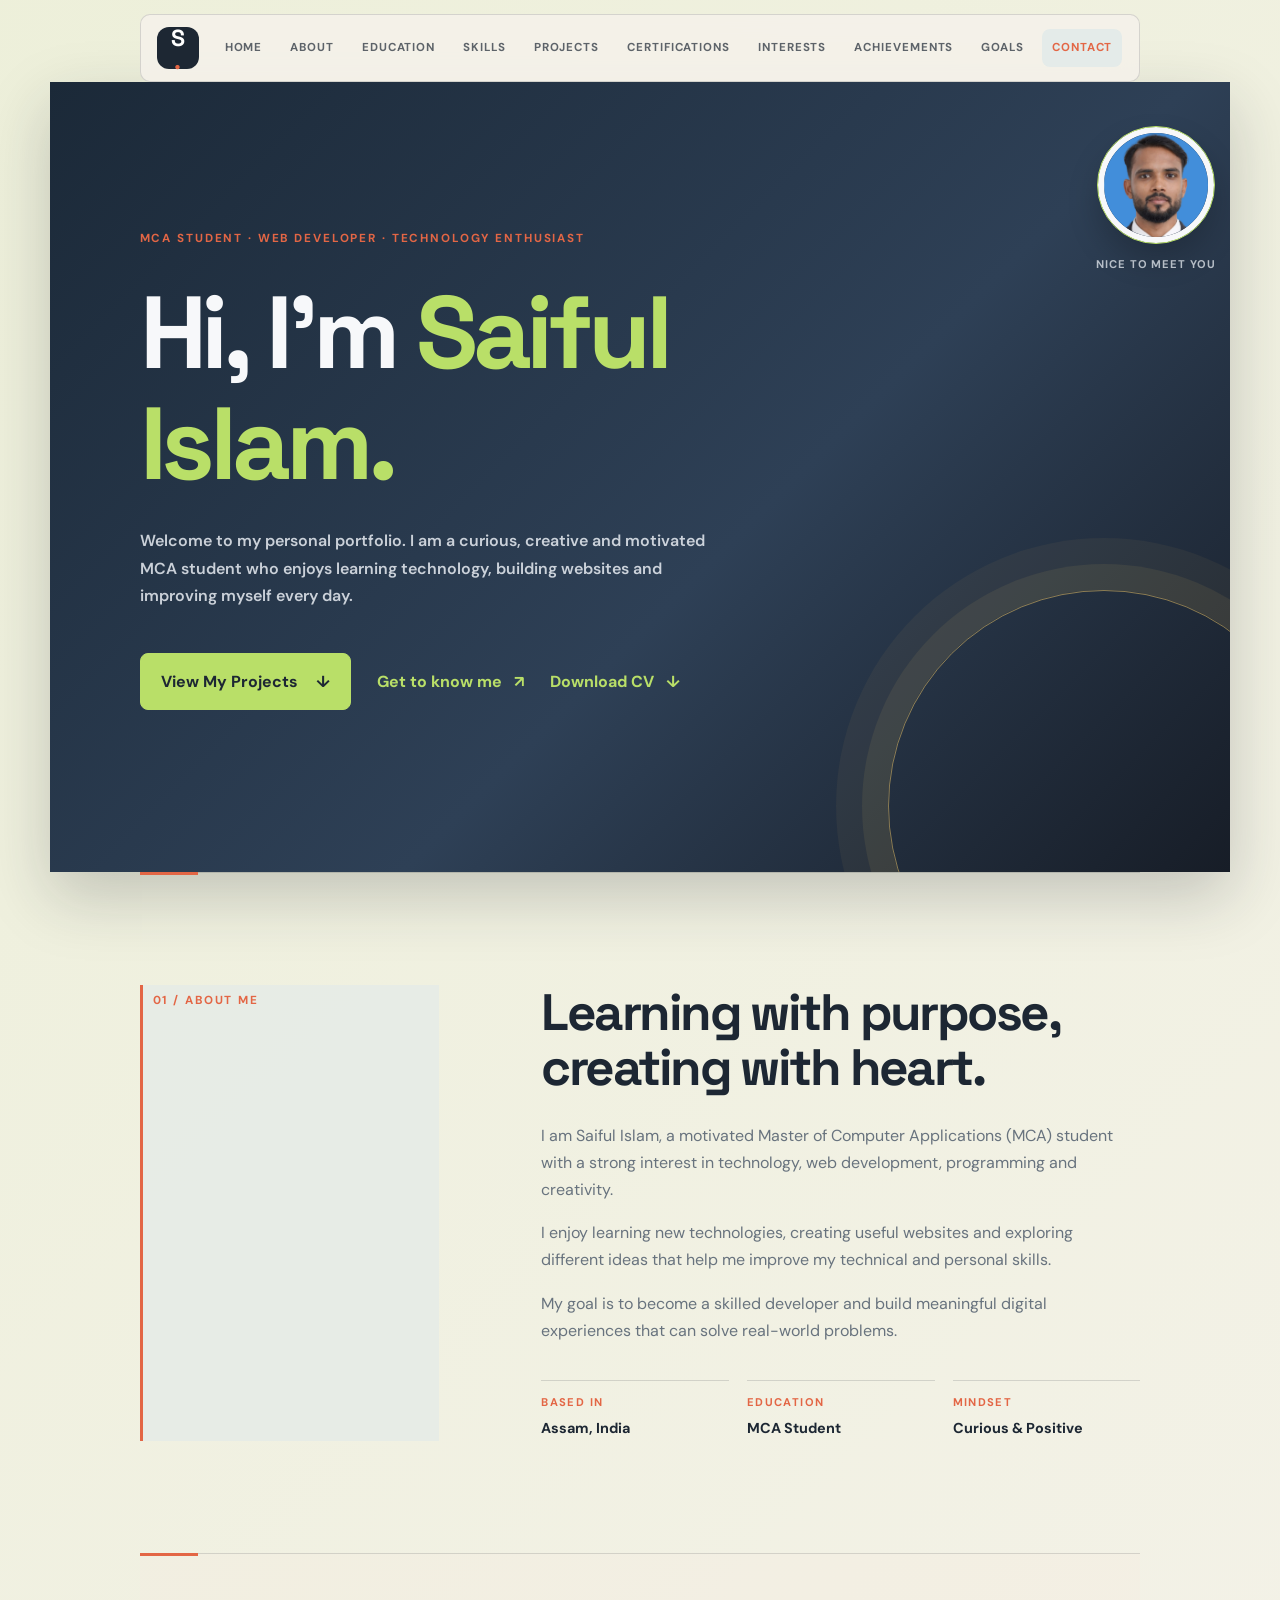
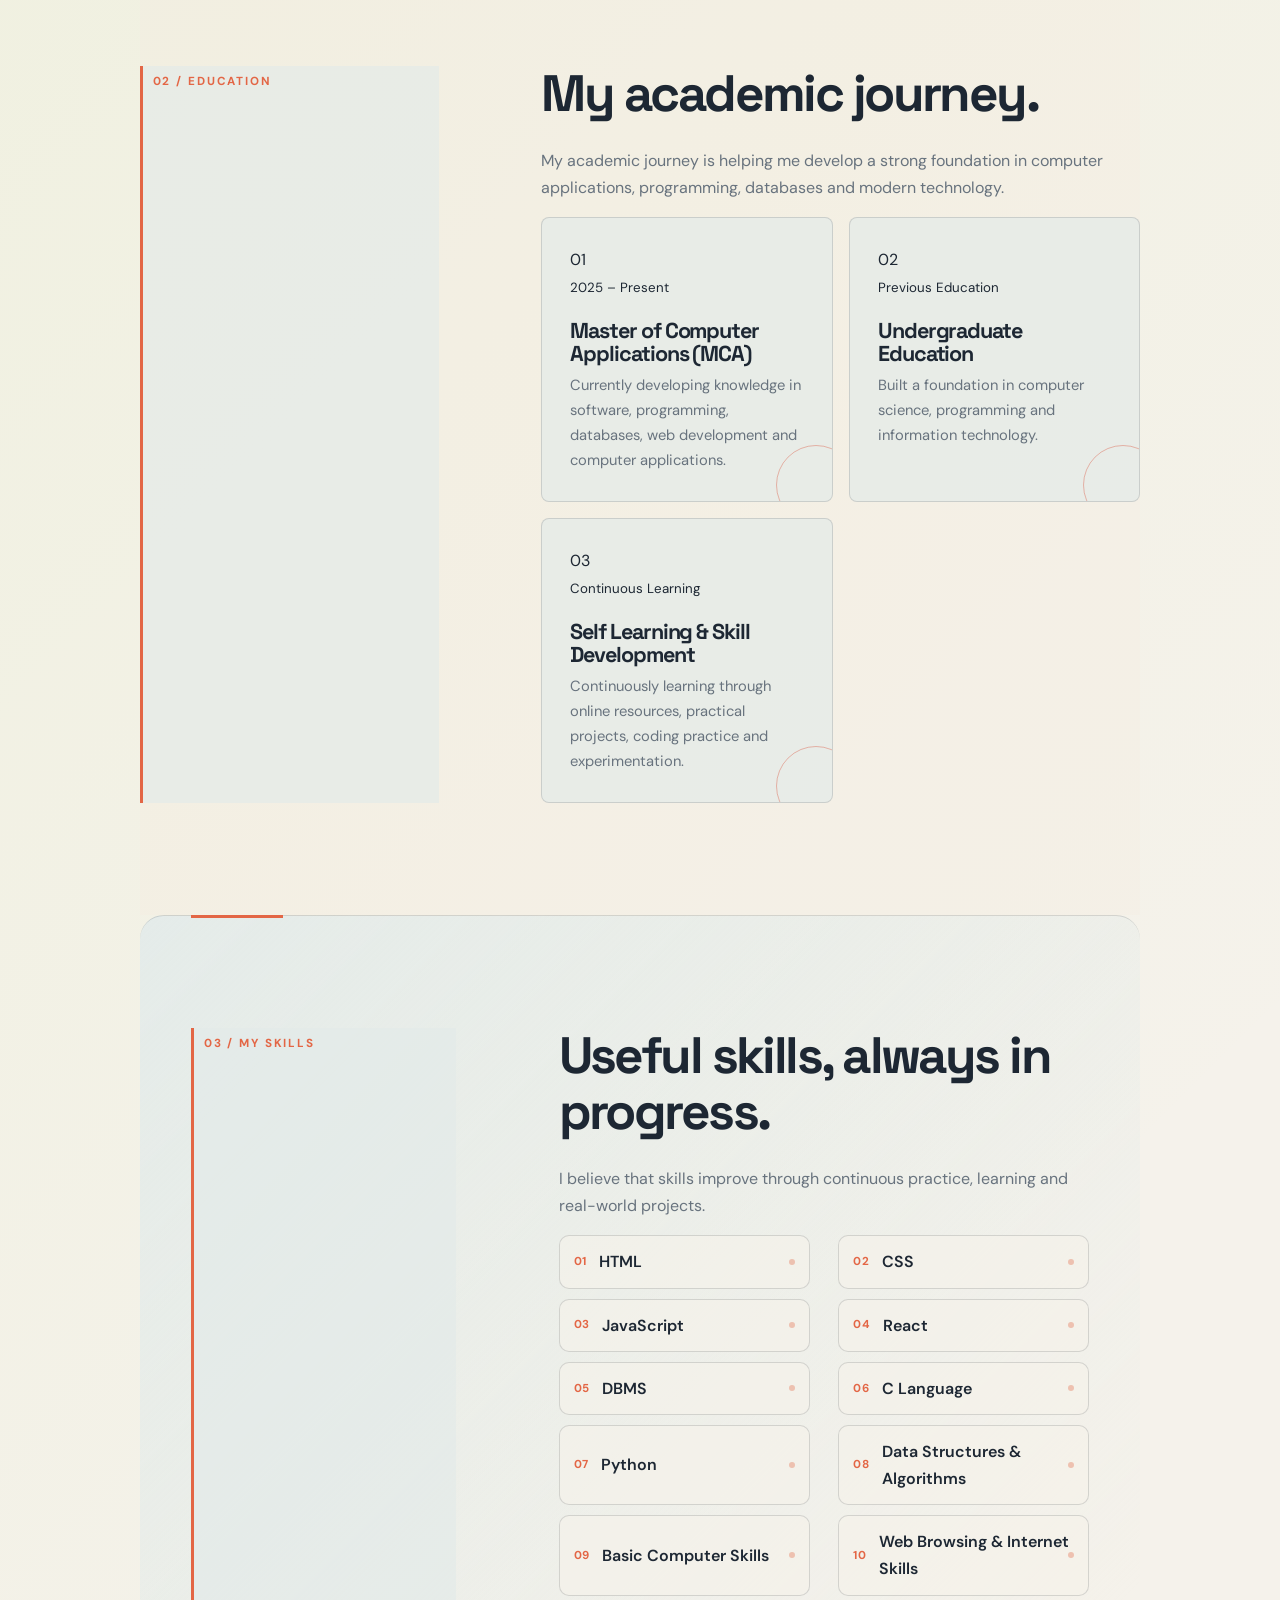
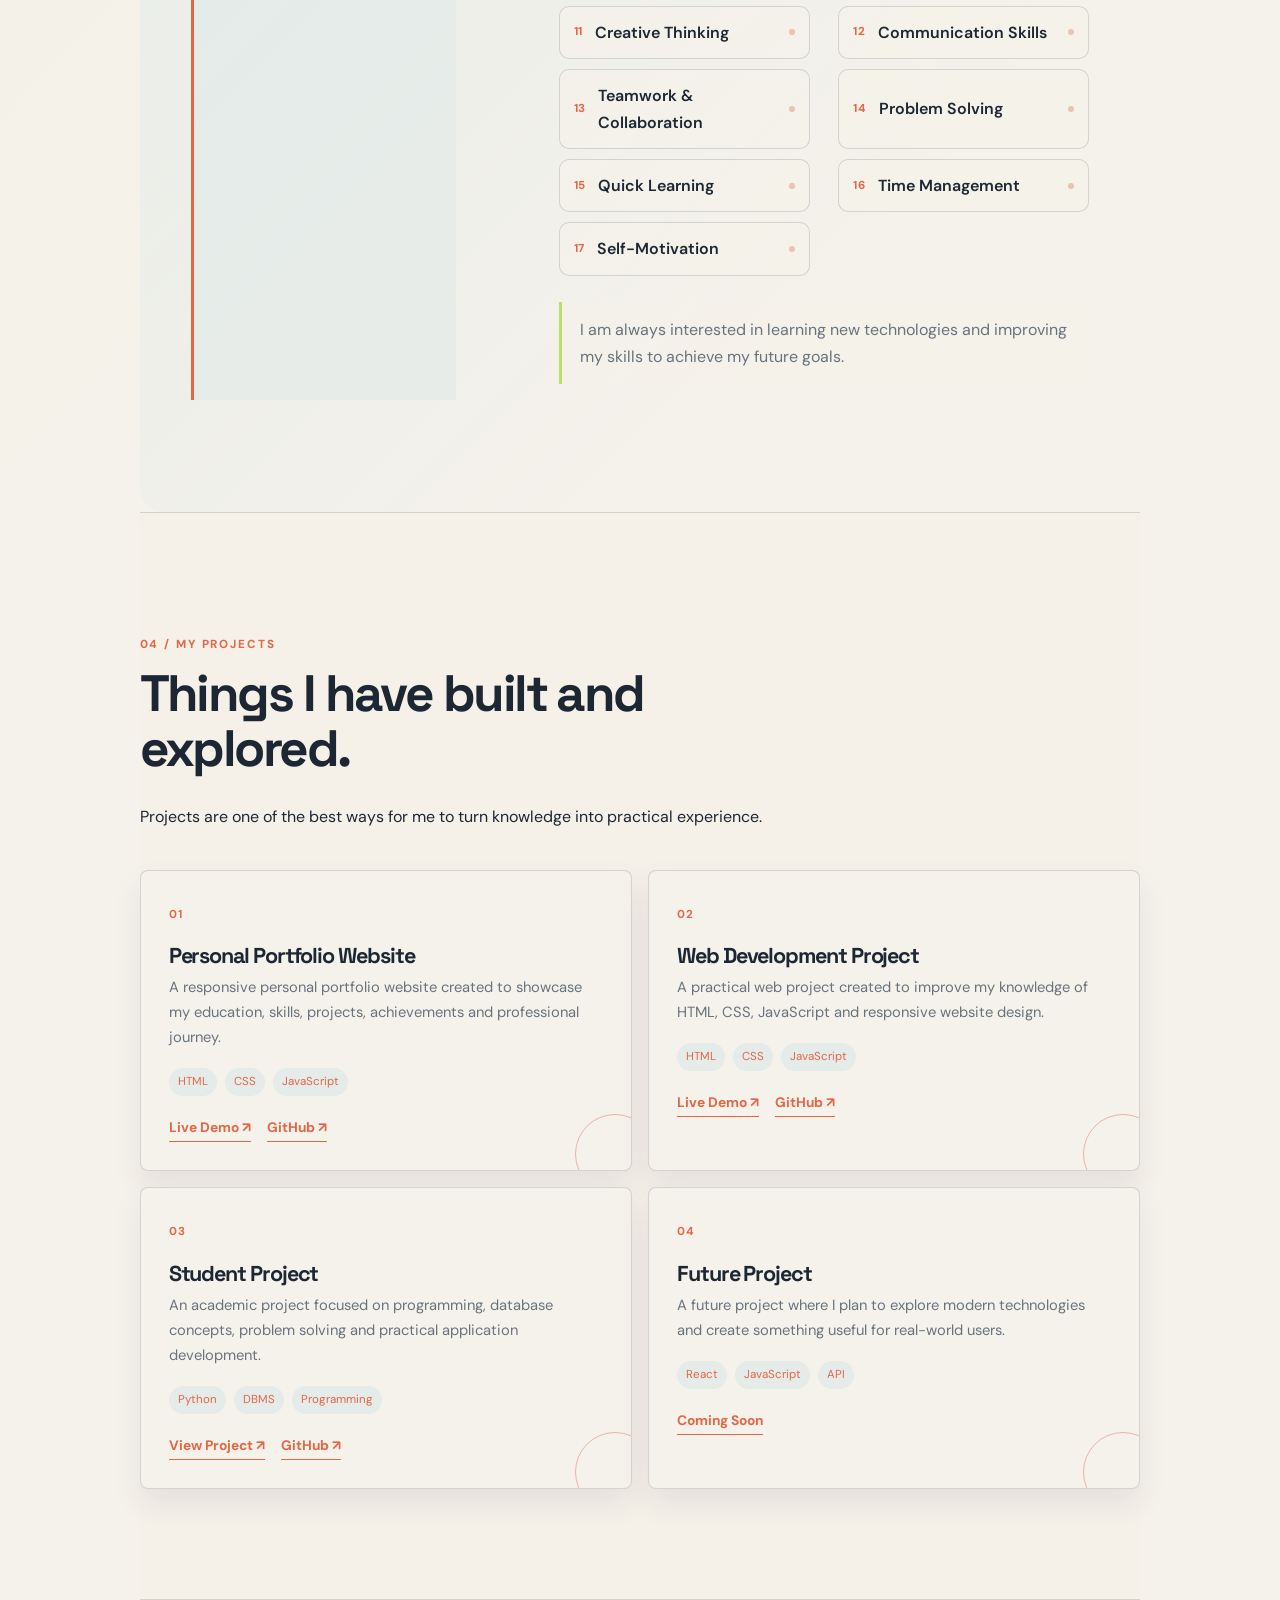
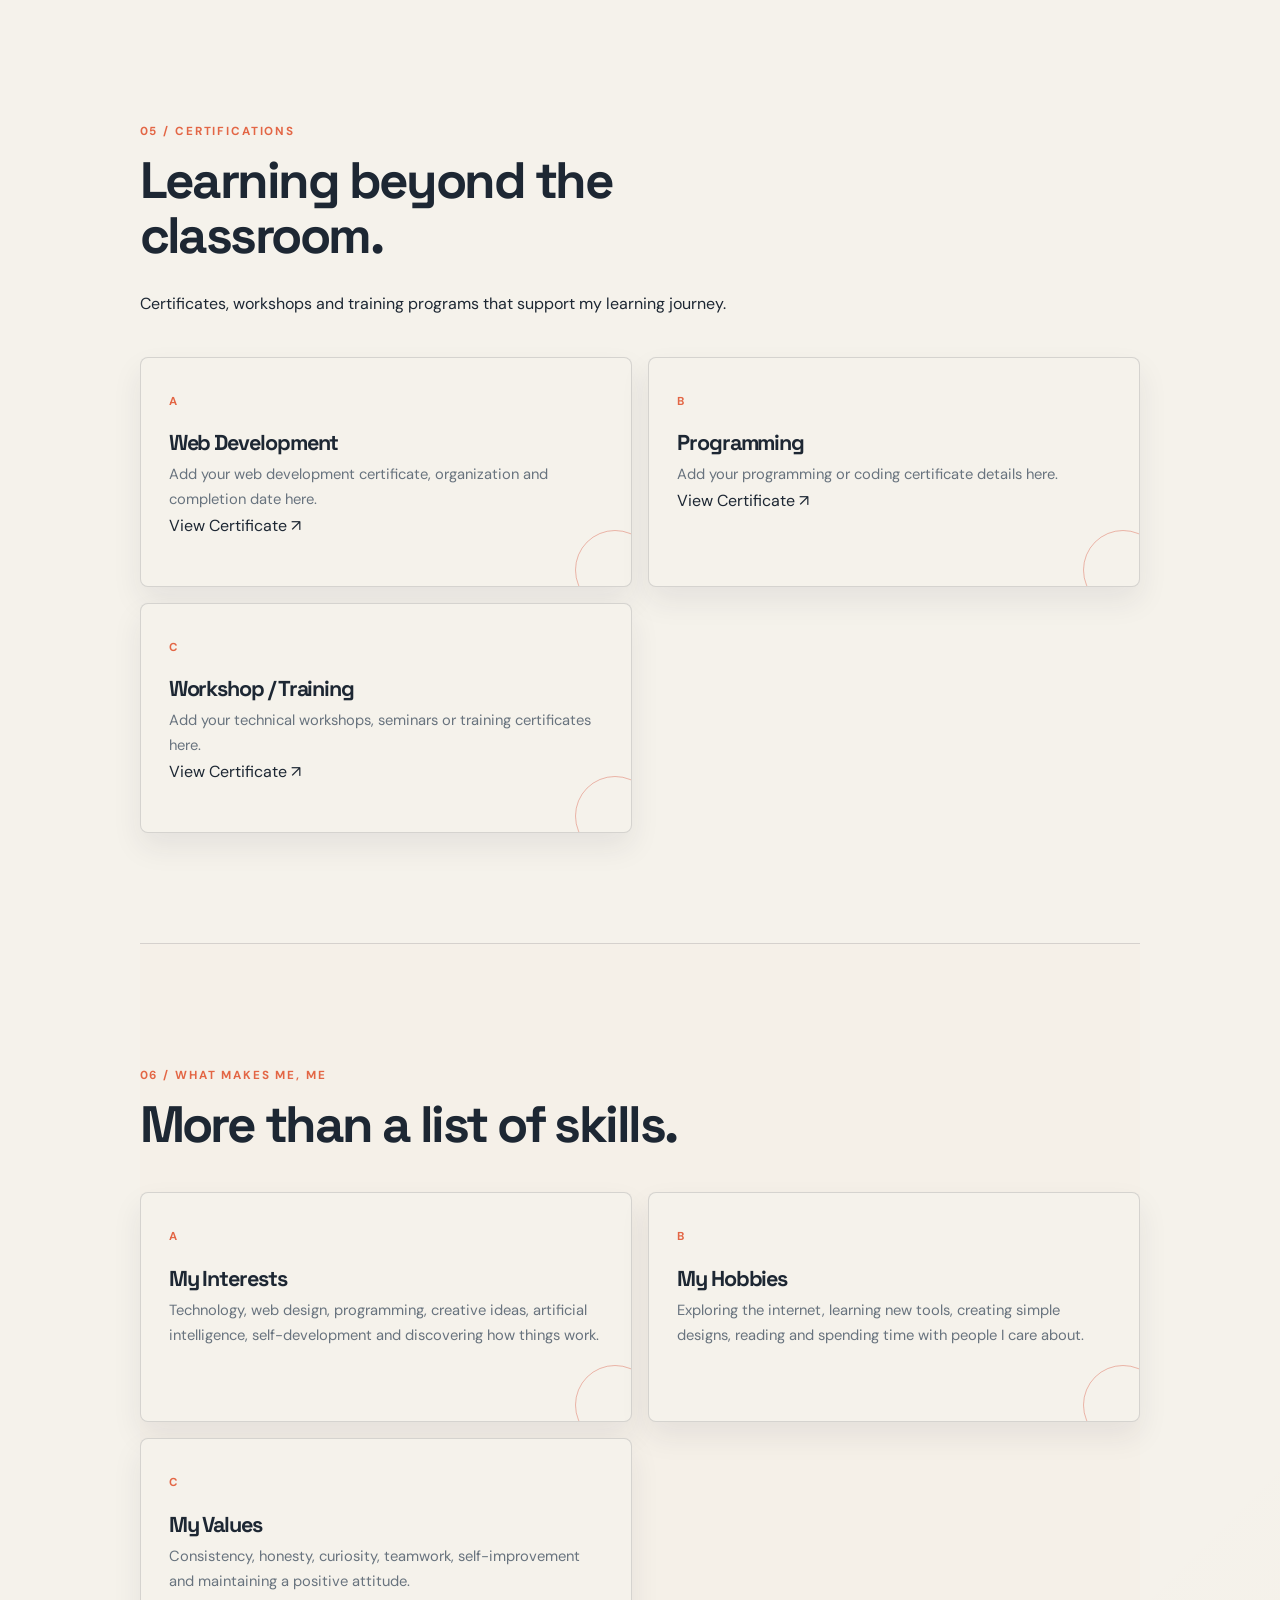
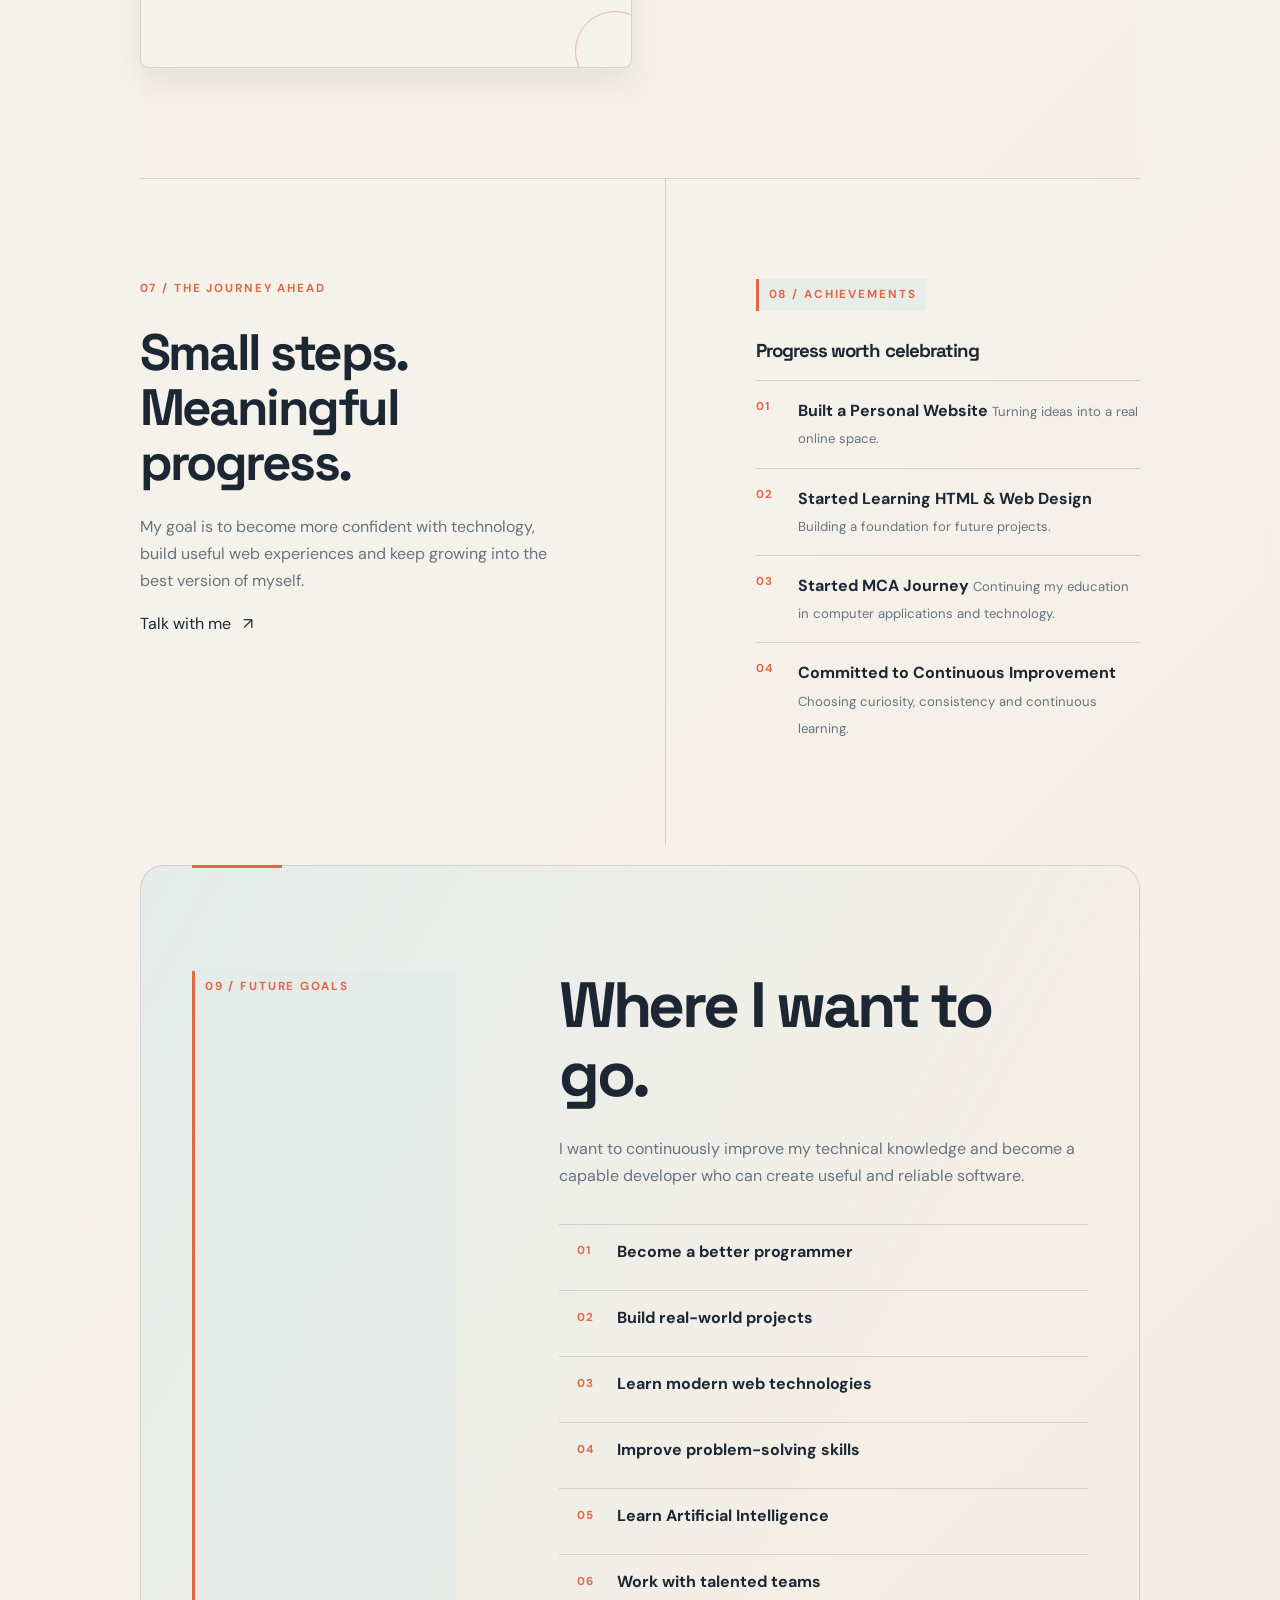
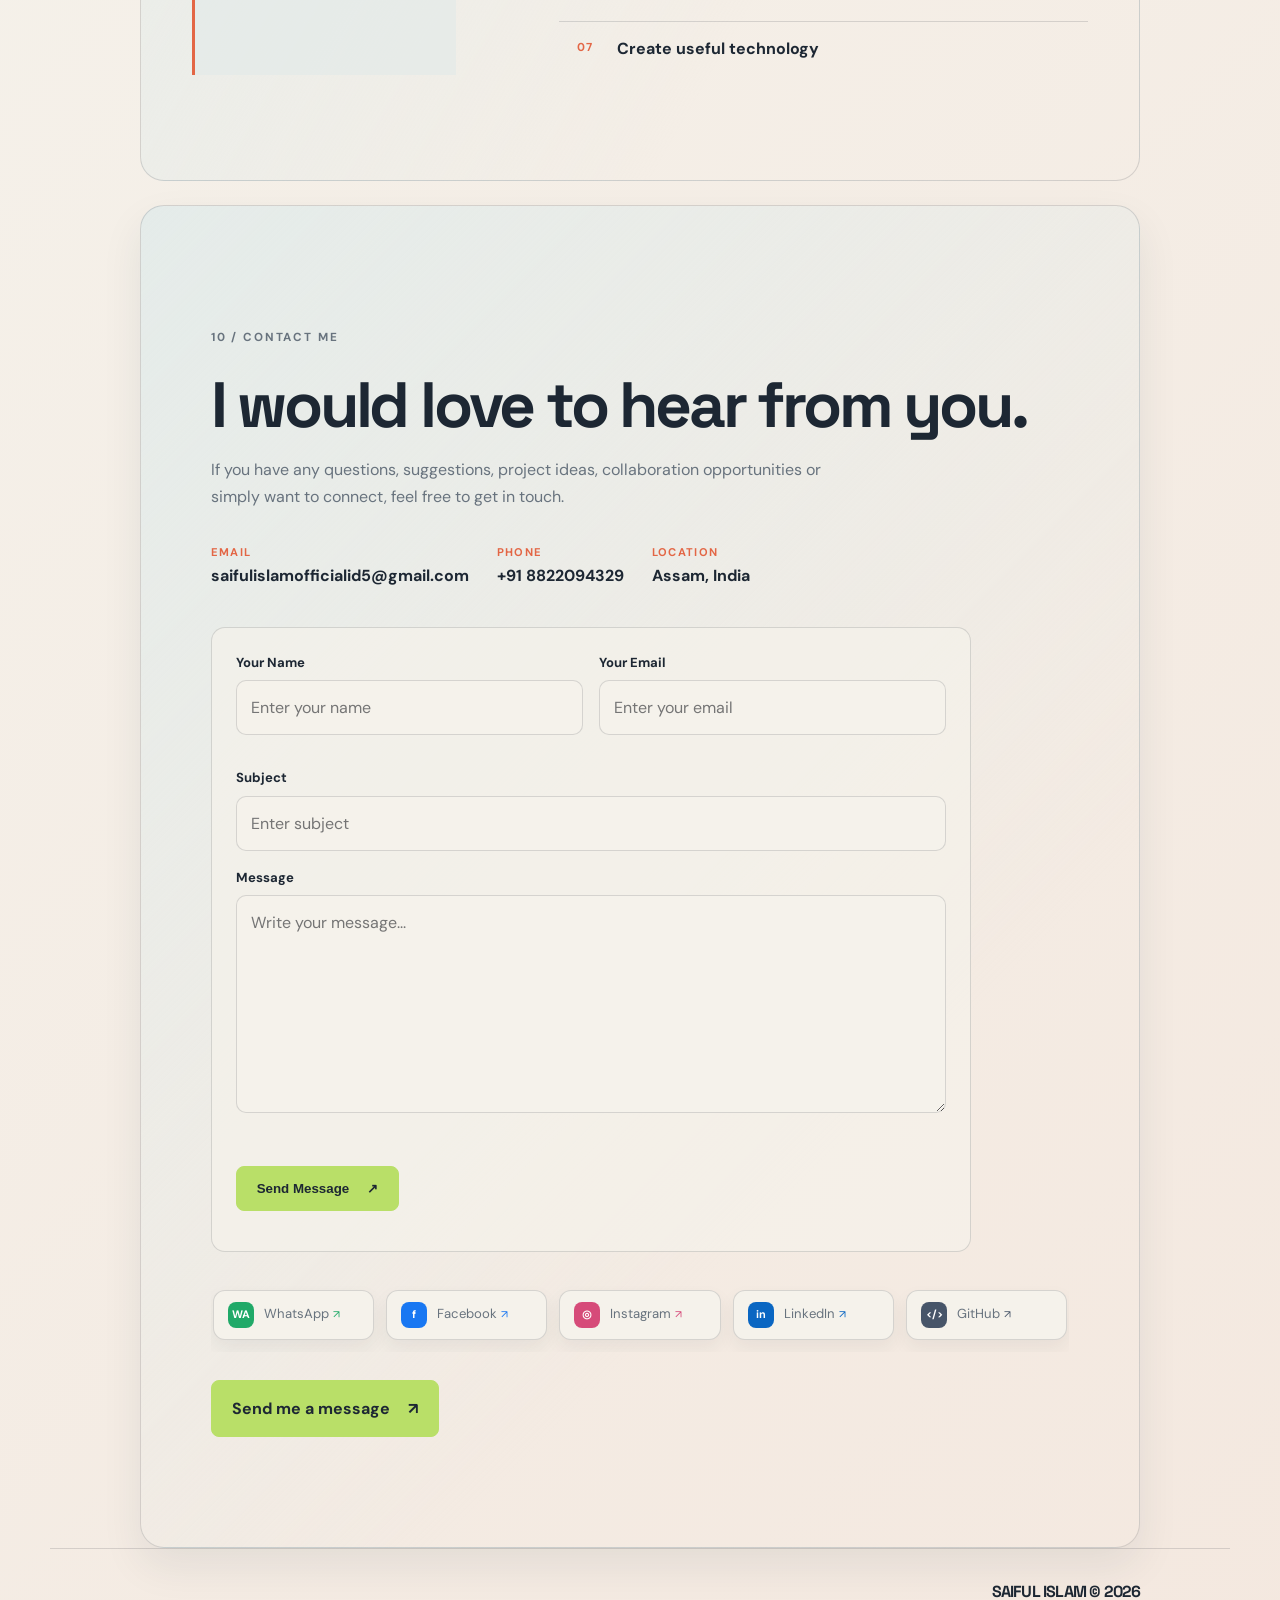
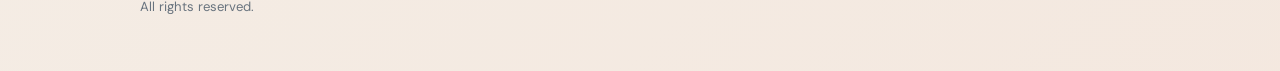
==== commit 262fba09: "My profile" ====
--- a/HTML/index.html
+++ b/HTML/index.html
@@ -40,7 +40,7 @@
             </a>
 
 
-            <div class="nav-actions">
+            <div class="nav-actions" id="primary-navigation">
 
                 <a href="#home">Home</a>
 
@@ -61,6 +61,17 @@
                 <a href="#goals">Goals</a>
 
                 <a href="#contact">Contact</a>
+
+                <button
+                    class="menu-toggle"
+                    type="button"
+                    aria-label="Open navigation menu"
+                    aria-expanded="false"
+                    aria-controls="primary-navigation">
+
+                    <span aria-hidden="true">☰</span>
+
+                </button>
 
                 <button
                     class="theme-toggle"
@@ -137,7 +148,7 @@
 
                 <a
                     class="secondary-link"
-                    href="resume.pdf"
+                    href="../saiful-islam-cv.html"
                     download>
 
                     Download CV
--- a/CSS/index.css
+++ b/CSS/index.css
@@ -1,14 +1,14 @@
 @import url('https://fonts.googleapis.com/css2?family=DM+Sans:wght@400;500;600;700&family=Space+Grotesk:wght@500;600;700&display=swap');
 
 :root {
-	--ink: #20252d;
-	--muted: #69727d;
-	--paper: #f7f8fa;
-	--surface: #e9eef4;
-	--accent: #ef7048;
-	--gold: #8ed8e8;
-	--blue: #202b3b;
-	--line: rgba(32, 37, 45, 0.15);
+	--ink: #1d2733;
+	--muted: #68737e;
+	--paper: #f5f2eb;
+	--surface: #e4ebe9;
+	--accent: #e36645;
+	--gold: #b9df68;
+	--blue: #1b2938;
+	--line: rgba(29, 39, 51, 0.15);
 	--heading: 'Space Grotesk', sans-serif;
 	--body: 'DM Sans', sans-serif;
 }
@@ -16,20 +16,22 @@
 * { box-sizing: border-box; }
 ::selection { color: var(--ink); background: var(--gold); }
 html { scroll-behavior: smooth; }
-body { margin: 0; color: var(--ink); background: var(--paper); background-image: linear-gradient(135deg, rgba(142, 216, 232, .14), transparent 36%), linear-gradient(315deg, rgba(239, 112, 72, .06), transparent 32%); font: 16px/1.7 var(--body); }
-body.dark { --ink: #f2f5f7; --muted: #aab4bf; --paper: #171b22; --surface: #252d38; --accent: #ff8a5e; --gold: #8ed8e8; --line: rgba(242, 245, 247, .18); }
+.scroll-progress { position: fixed; top: 0; left: 0; z-index: 20; width: 0; height: 4px; background: linear-gradient(90deg, var(--accent), var(--gold)); box-shadow: 0 0 12px rgba(185, 223, 104, .55); transition: width .08s linear; }
+body { margin: 0; color: var(--ink); background: var(--paper); background-image: linear-gradient(135deg, rgba(185, 223, 104, .13), transparent 36%), linear-gradient(315deg, rgba(227, 102, 69, .07), transparent 32%); font: 16px/1.7 var(--body); }
+body.dark { --ink: #f2f4ee; --muted: #adb7b2; --paper: #151c23; --surface: #24312f; --accent: #f18460; --gold: #c5e878; --line: rgba(242, 244, 238, .18); }
 a { color: inherit; text-decoration: none; }
 a:focus-visible, button:focus-visible, input:focus-visible, textarea:focus-visible { outline: 3px solid var(--gold); outline-offset: 3px; }
 header, main, footer { max-width: 1180px; margin: auto; padding-inline: 7vw; }
-.site-nav { position: sticky; top: 14px; z-index: 5; display: flex; align-items: center; justify-content: space-between; padding: 12px 16px; margin-top: 14px; border: 1px solid var(--line); border-radius: 16px; background: color-mix(in srgb, var(--paper) 86%, transparent); -webkit-backdrop-filter: blur(14px); backdrop-filter: blur(14px); }
+.site-nav { position: sticky; top: 14px; z-index: 5; display: flex; align-items: center; justify-content: space-between; padding: 12px 16px; margin-top: 14px; border: 1px solid var(--line); border-radius: 10px; background: color-mix(in srgb, var(--paper) 86%, transparent); -webkit-backdrop-filter: blur(14px); backdrop-filter: blur(14px); }
 .brand { display: grid; place-items: center; width: 42px; height: 42px; border-radius: 12px; color: #fff; background: var(--ink); font: 700 1.45rem/1 var(--heading); }
 .brand span, .eyebrow, .section-label { color: var(--accent); }
 .nav-actions { display: flex; align-items: center; gap: 8px; max-width: calc(100% - 58px); overflow-x: auto; font-size: .72rem; font-weight: 700; letter-spacing: .08em; text-transform: uppercase; }
 .nav-actions::-webkit-scrollbar { display: none; }
 .nav-actions a { padding: 9px 10px; border-radius: 8px; opacity: .7; white-space: nowrap; transition: opacity .2s ease, color .2s ease, background .2s ease; }
 .nav-actions a:hover, .nav-actions a:focus-visible, .nav-actions a.active { color: var(--accent); background: var(--surface); opacity: 1; }
-.theme-toggle { width: 40px; height: 40px; border: 1px solid var(--line); border-radius: 50%; color: var(--ink); background: transparent; cursor: pointer; font-size: 1.1rem; transition: transform .2s ease, background .2s ease; }
+.theme-toggle, .menu-toggle { width: 40px; height: 40px; border: 1px solid var(--line); border-radius: 50%; color: var(--ink); background: transparent; cursor: pointer; font-size: 1.1rem; transition: transform .2s ease, background .2s ease; }
 .theme-toggle:hover { background: var(--gold); transform: rotate(12deg); }
+.menu-toggle { display: none; }
 .hero { position: relative; max-width: none; margin-inline: -7vw; padding: 15vh 7vw 18vh; overflow: hidden; color: #f7f8fa; background: linear-gradient(135deg, var(--blue) 0%, #2e4056 58%, #171d27 100%); box-shadow: 0 24px 60px rgba(32, 37, 45, .22); }
 .hero > * { position: relative; z-index: 1; }
 .hero::before { position: absolute; right: -90px; bottom: -150px; width: 430px; height: 430px; border: 1px solid rgba(243, 201, 105, .5); border-radius: 50%; box-shadow: 0 0 0 26px rgba(243, 201, 105, .08), 0 0 0 52px rgba(243, 201, 105, .05); content: ''; }
@@ -62,7 +64,7 @@
 .quick-facts span, .contact-details span { color: var(--accent); font-size: .7rem; font-weight: 700; letter-spacing: .12em; text-transform: uppercase; }
 .quick-facts strong { margin-top: 4px; font-size: .9rem; }
 .education-list, .card-grid { display: grid; grid-template-columns: repeat(2, 1fr); gap: 16px; }
-.education-card, .profile-card { position: relative; overflow: hidden; padding: 28px; border: 1px solid var(--line); border-radius: 12px; background: color-mix(in srgb, var(--surface) 74%, transparent); }
+.education-card, .profile-card { position: relative; overflow: hidden; padding: 28px; border: 1px solid var(--line); border-radius: 8px; background: color-mix(in srgb, var(--surface) 74%, transparent); }
 .education-card::after, .profile-card::after { position: absolute; right: -24px; bottom: -24px; width: 78px; height: 78px; border: 1px solid rgba(216, 92, 69, .42); border-radius: 50%; content: ''; }
 .education-card h3, .profile-card h3 { margin: 18px 0 8px; font-size: 1.35rem; }
 .education-card p, .profile-card p { margin: 0; color: var(--muted); font-size: .92rem; }
@@ -129,7 +131,14 @@
 	header, main, footer { padding-inline: 6vw; }
 	.site-nav { top: 8px; }
 	.nav-actions { gap: 2px; max-width: calc(100% - 52px); }
-	.nav-actions a { display: block; padding: 8px 9px; font-size: .64rem; }
+	.nav-actions { position: relative; overflow: visible; }
+	.nav-actions a { display: none; padding: 10px 12px; font-size: .7rem; }
+	.menu-toggle { display: grid; place-items: center; order: 1; }
+	.theme-toggle { order: 2; }
+	.nav-actions.menu-open { display: grid; grid-template-columns: 1fr 1fr; position: absolute; top: 58px; right: 0; width: min(260px, 86vw); max-width: none; padding: 10px; border: 1px solid var(--line); border-radius: 14px; background: var(--paper); box-shadow: 0 18px 40px rgba(29, 39, 51, .16); }
+	.nav-actions.menu-open a { display: block; }
+	.nav-actions.menu-open .menu-toggle { position: absolute; top: -54px; right: 48px; }
+	.nav-actions.menu-open .theme-toggle { position: absolute; top: -54px; right: 0; }
 	.hero { padding: 11vh 6vw 14vh; margin-inline: -6vw; }
 	.profile-photo { position: static; display: flex; align-items: center; gap: 16px; width: auto; margin-bottom: 42px; text-align: left; }
 	.profile-photo img { width: 82px; height: 82px; margin: 0; }
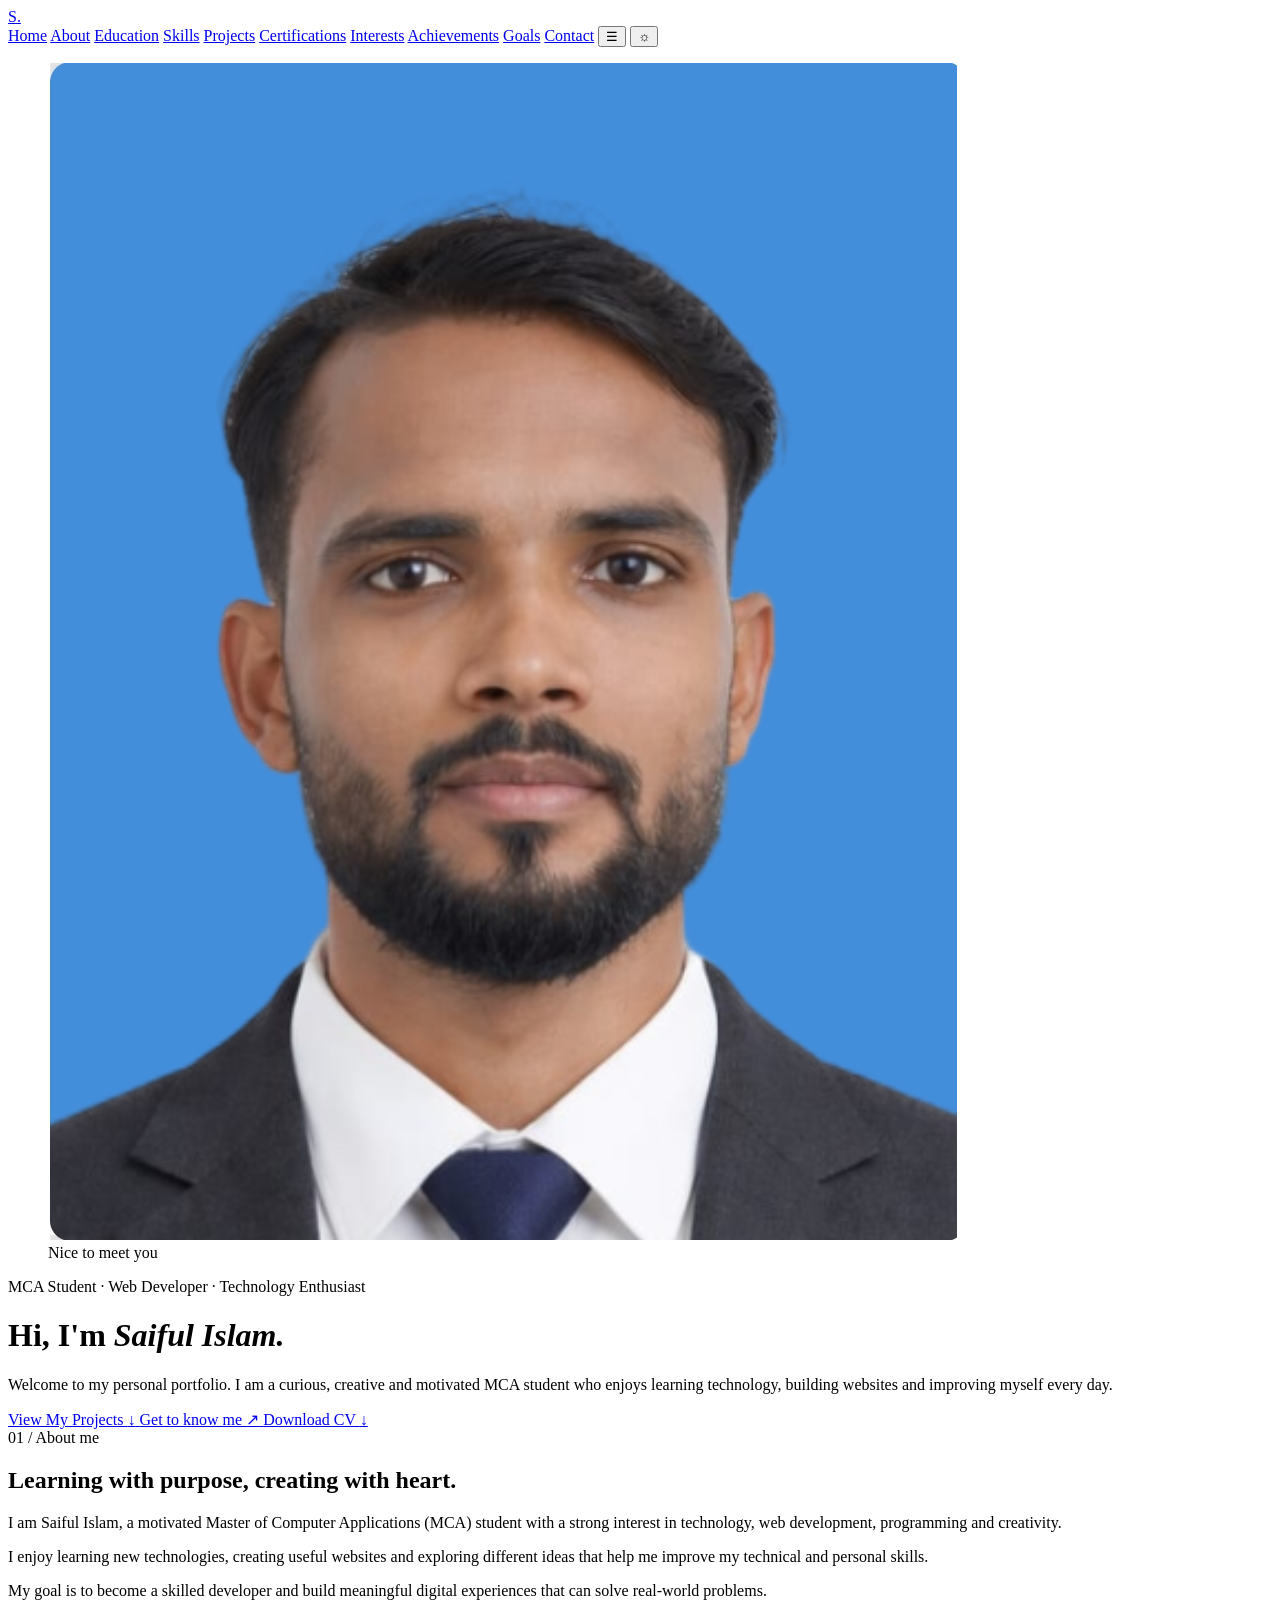
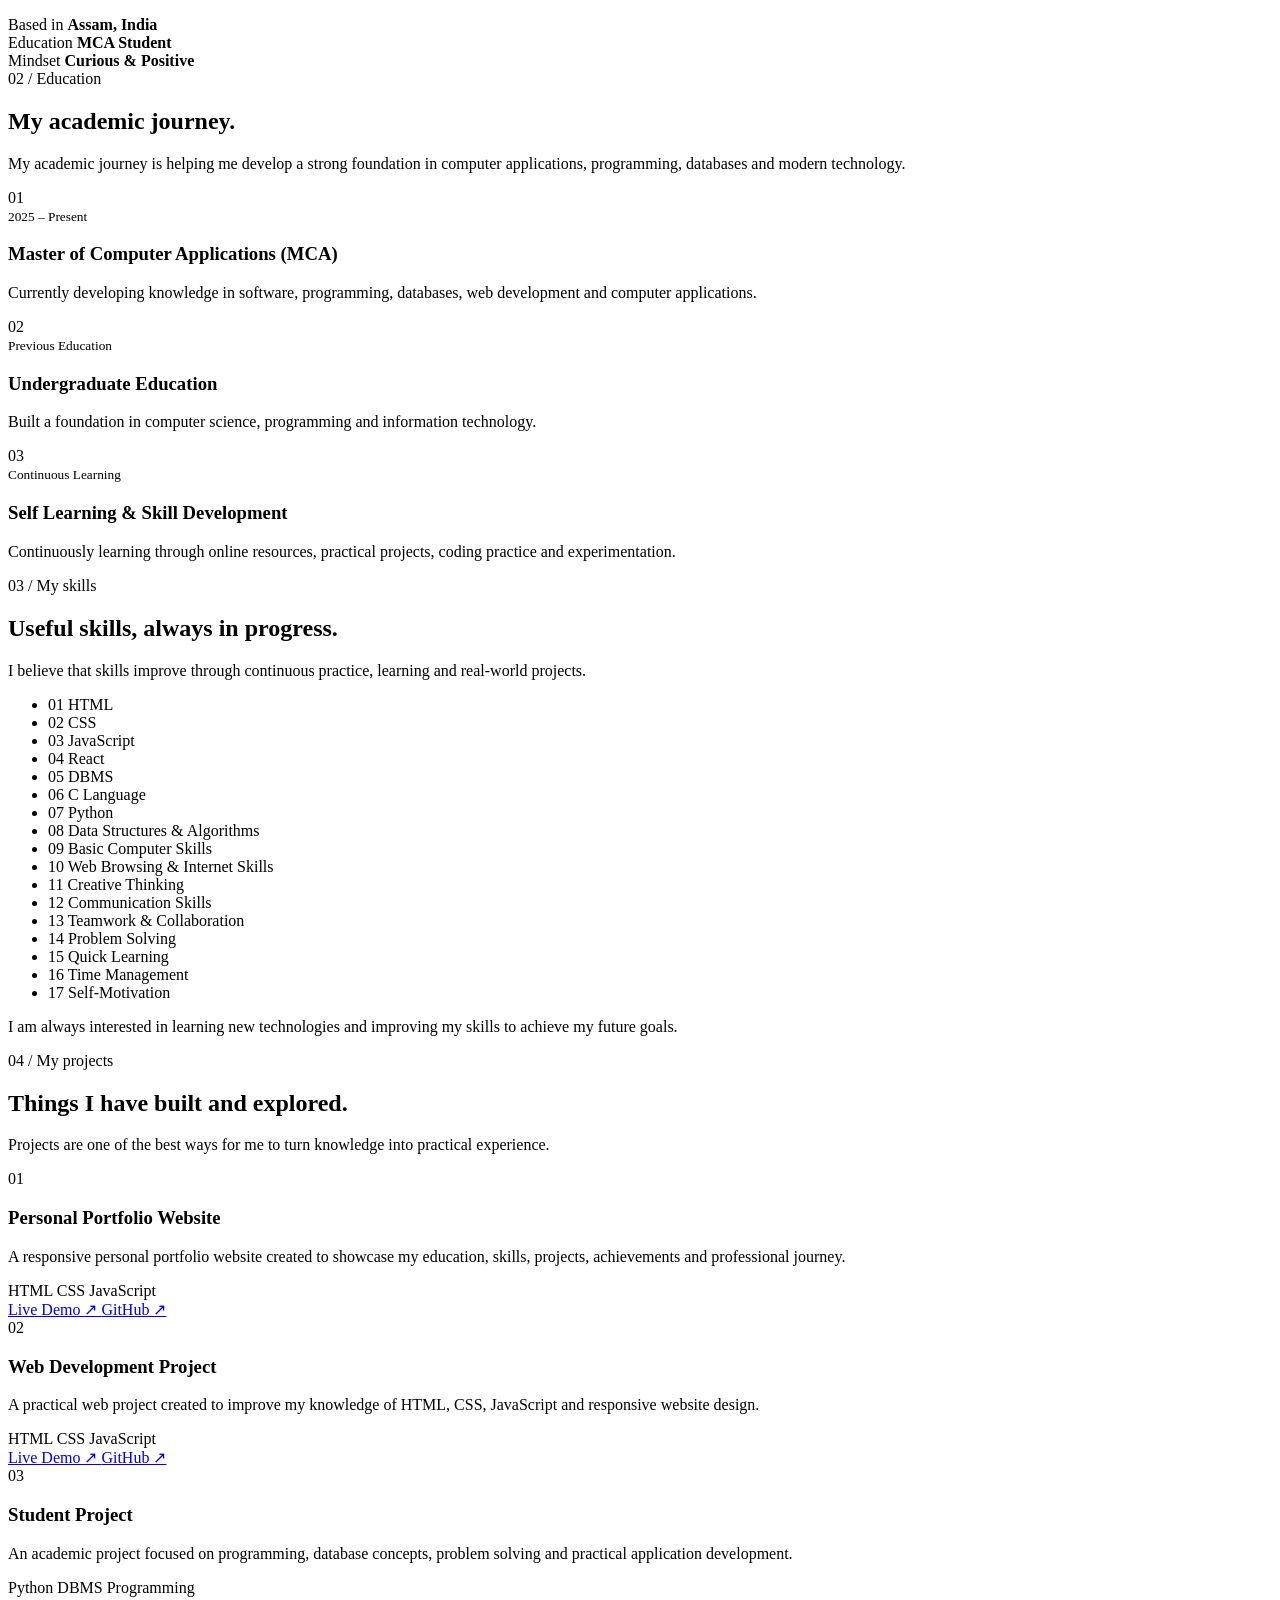
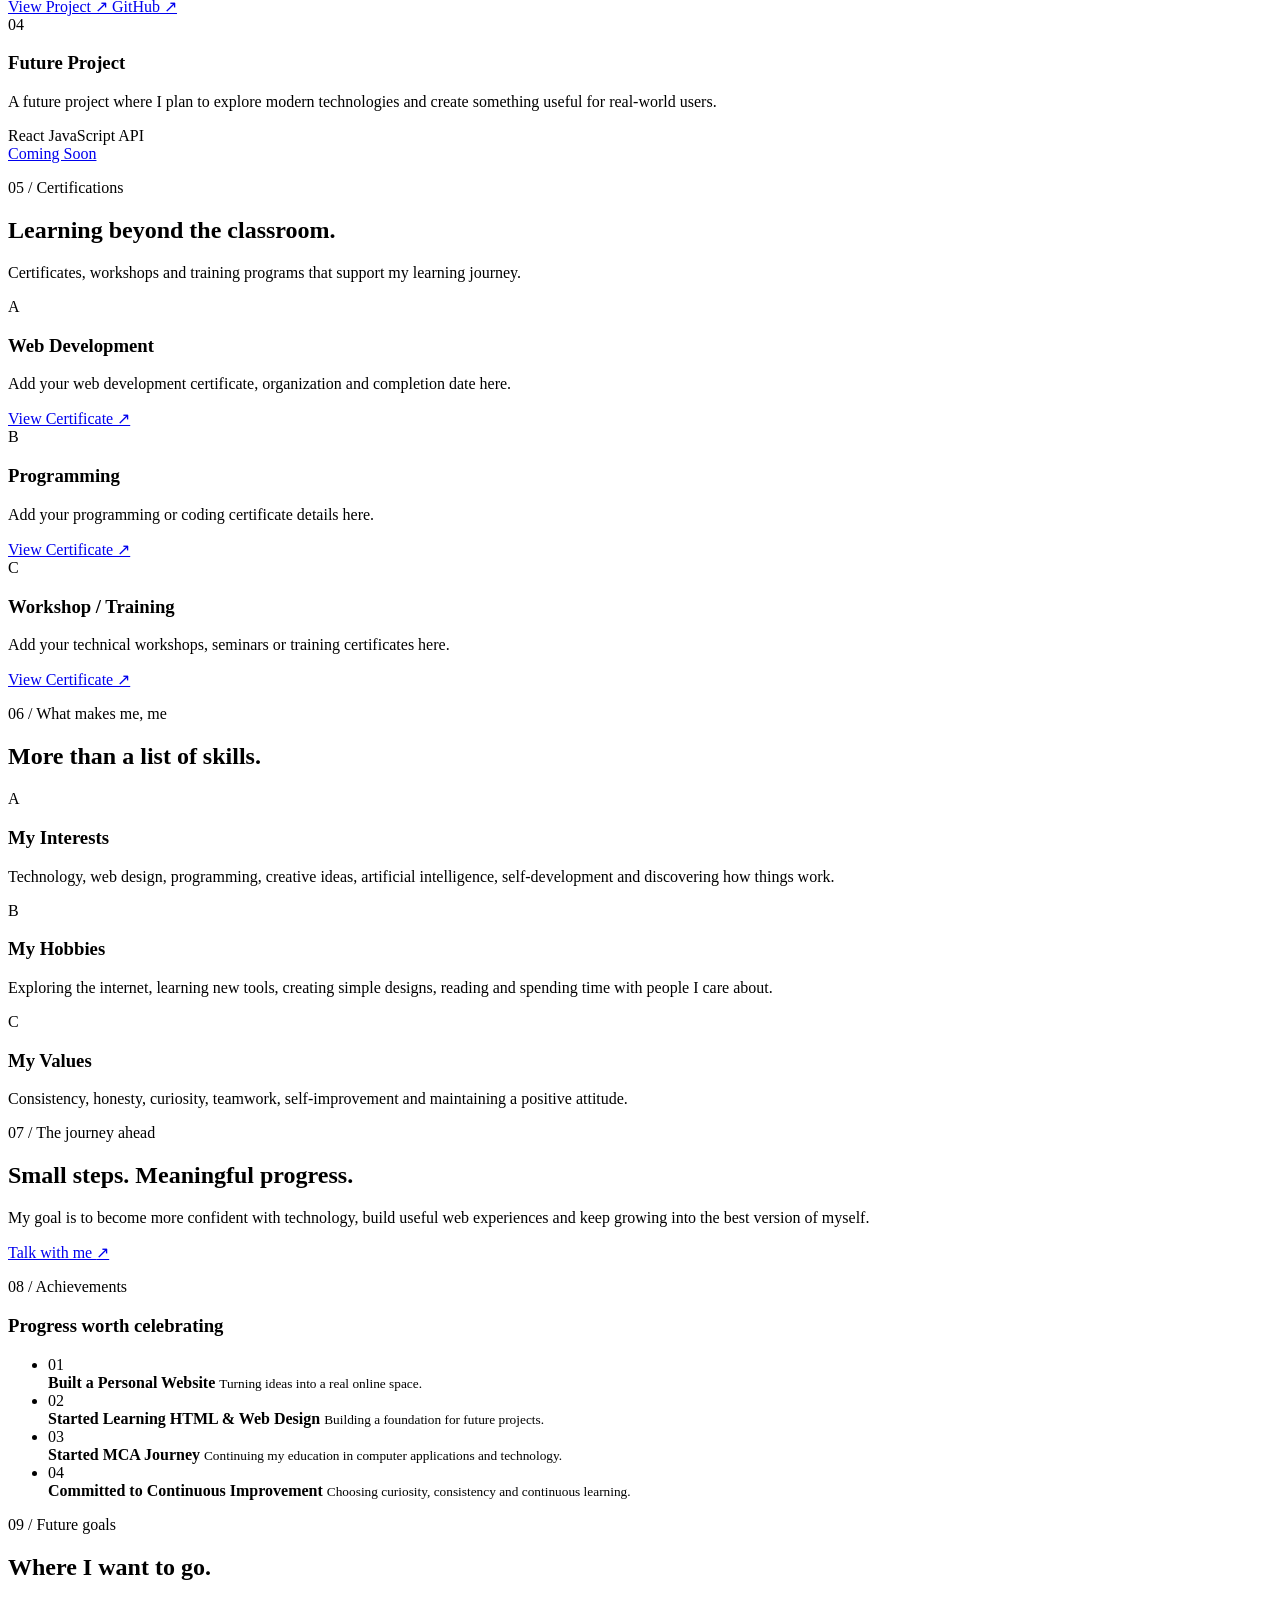
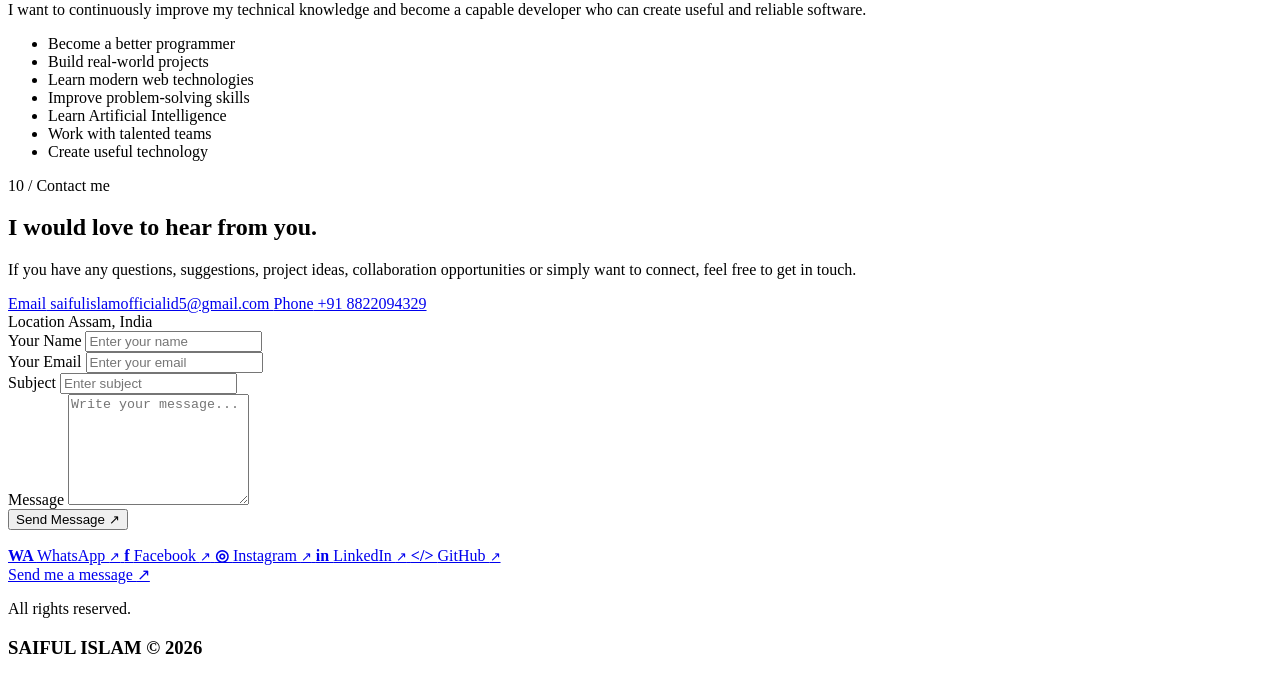
==== commit 93005142: "Modern Calculator" ====
--- a/HTML/index.html
+++ b/HTML/index.html
@@ -21,7 +21,7 @@
         rel="stylesheet">
 
     <!-- Your CSS -->
-    <link rel="stylesheet" href="../CSS/index.css">
+    <link rel="stylesheet" href="CSS/index.css">
 </head>
 
 
@@ -1341,7 +1341,7 @@
 
                 <a
                     class="social-github"
-                    href="https://github.com/saifulislam"
+                    href="https://github.com/saifulislamofficialid5gmailcom/My_Project"
                     target="_blank"
                     rel="noopener noreferrer">
 
